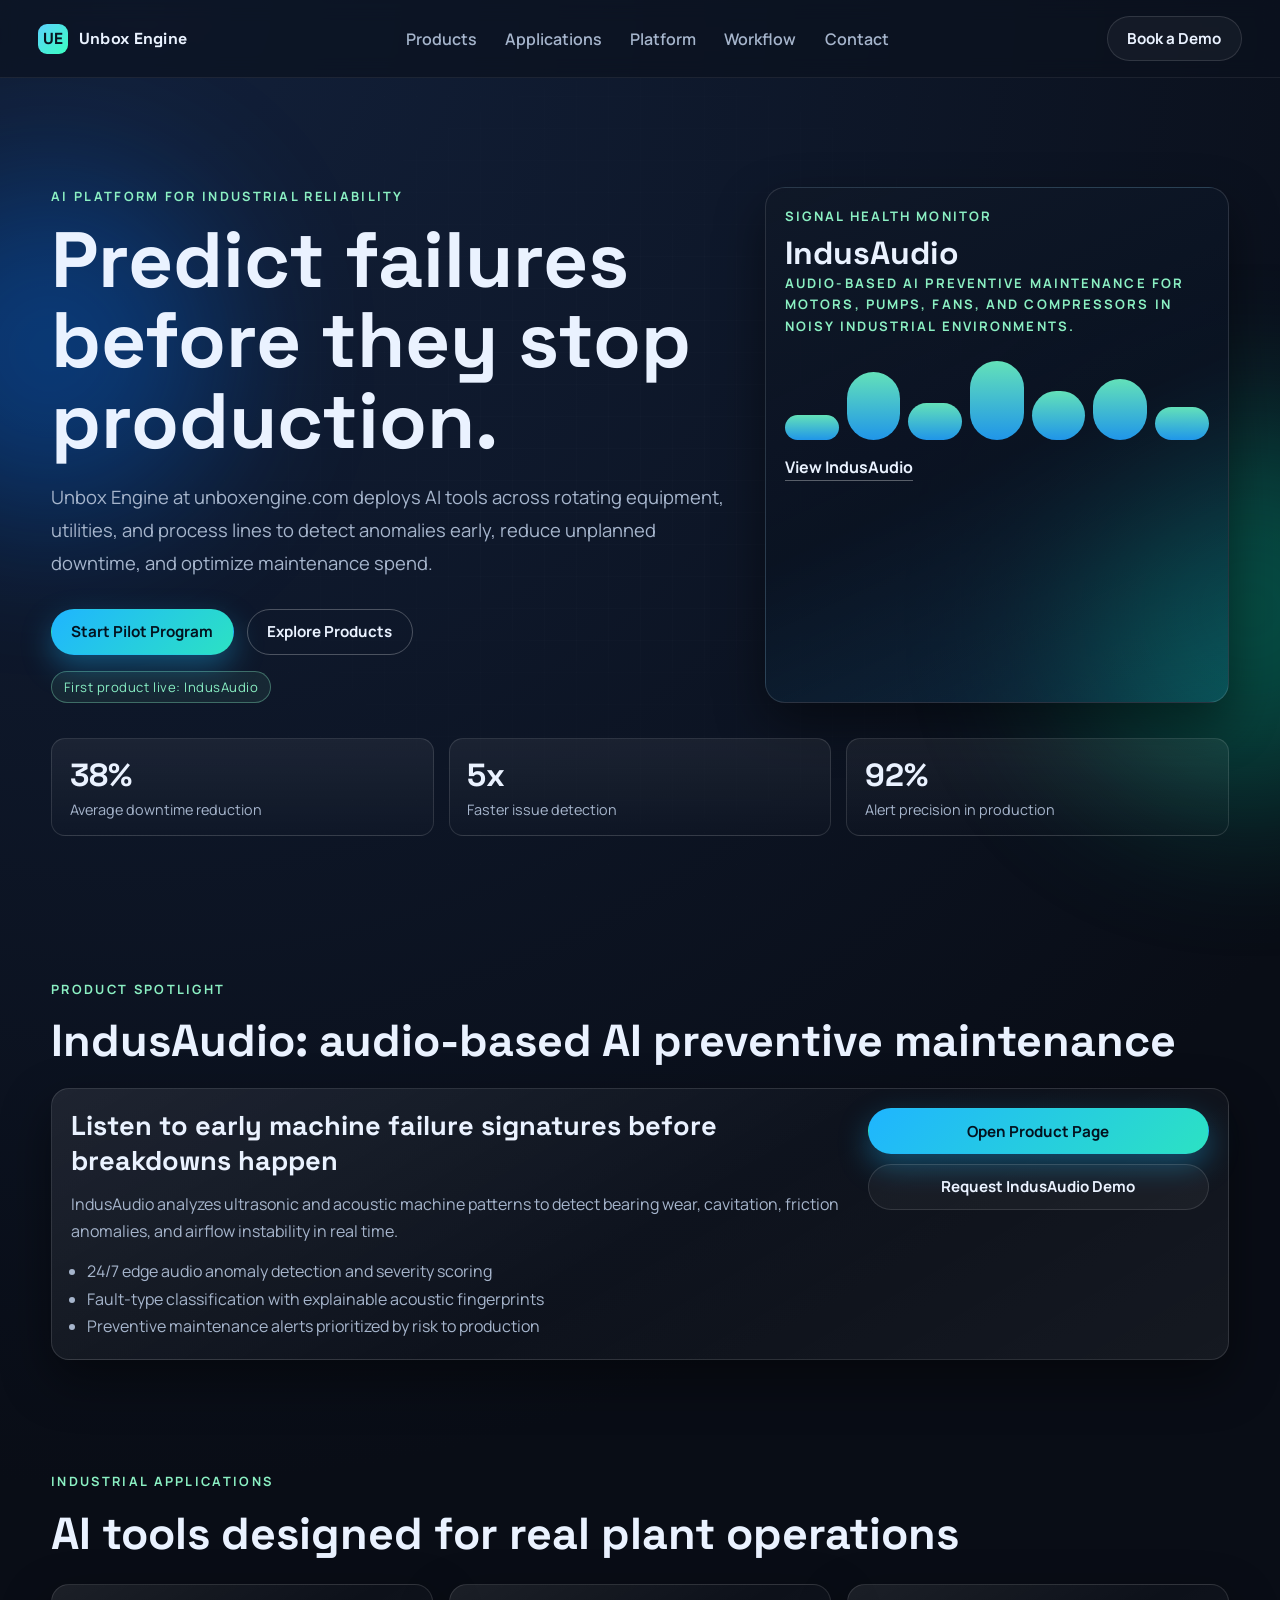
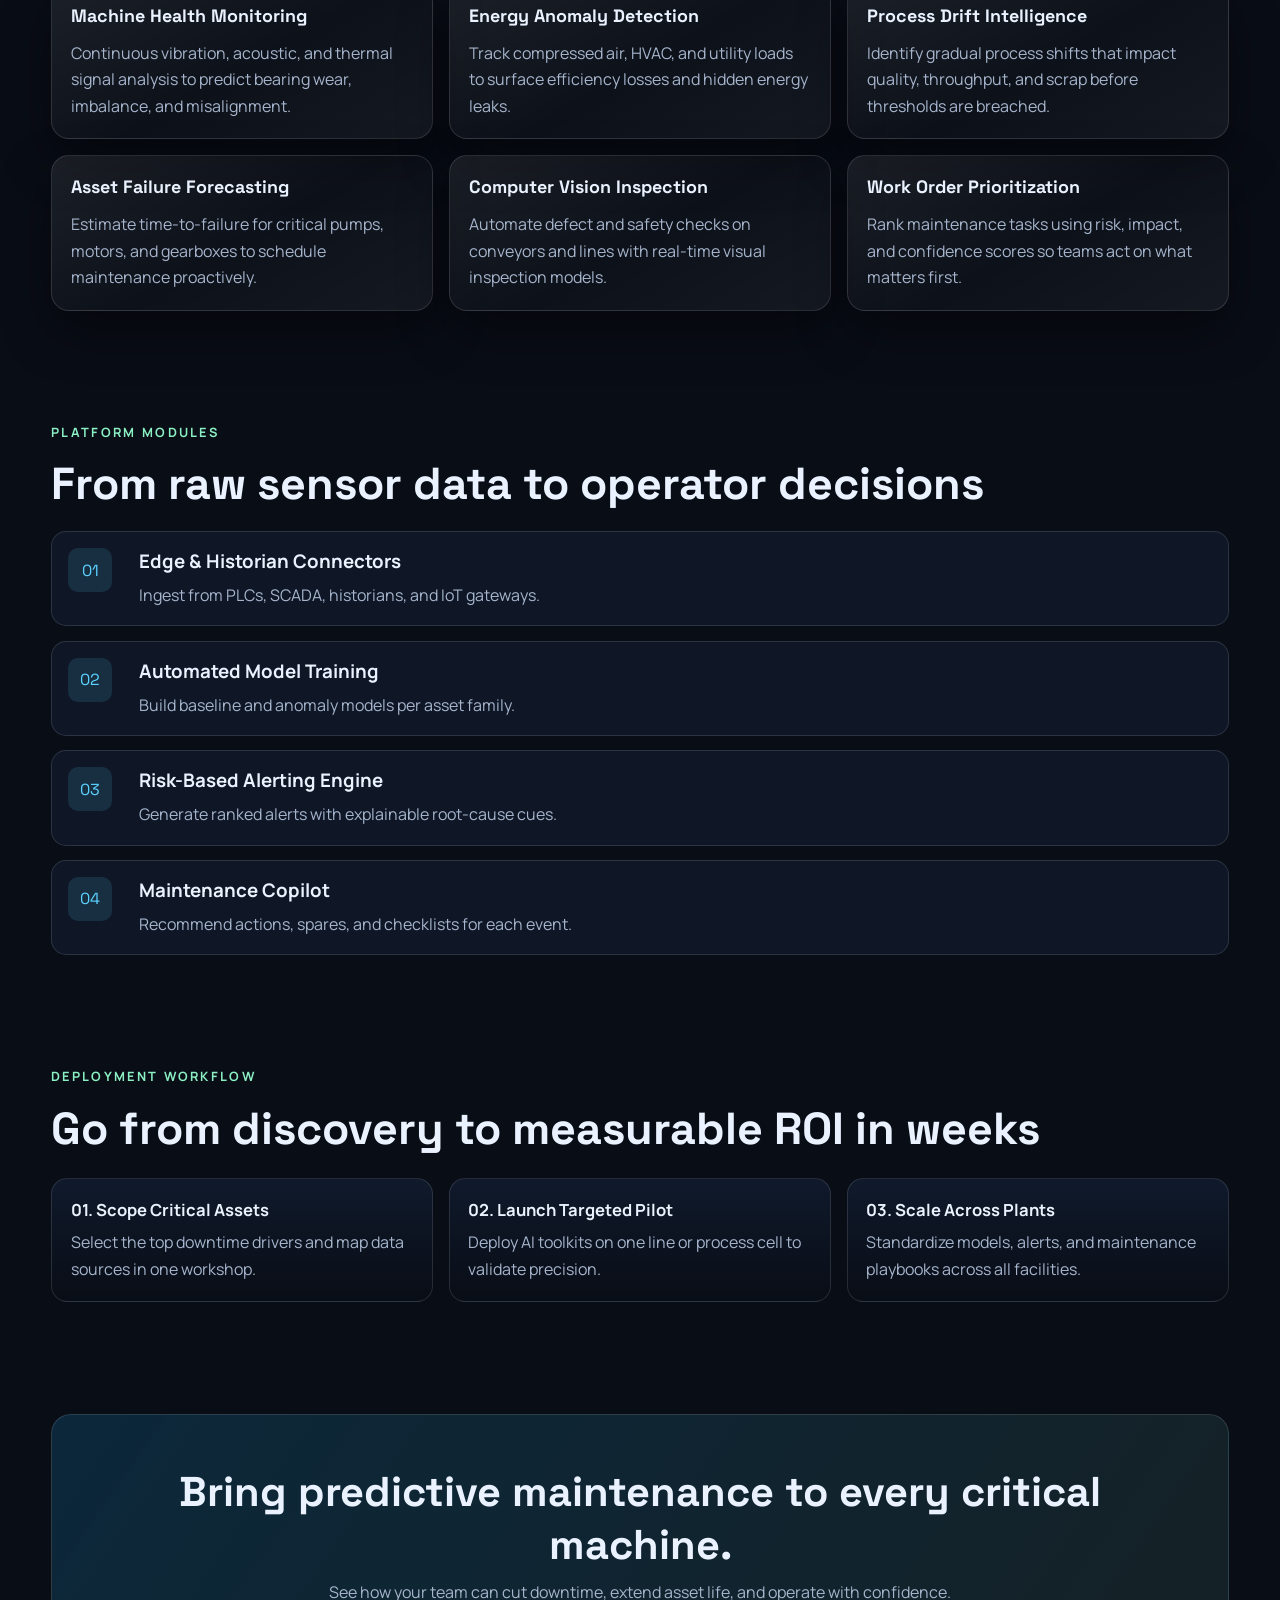
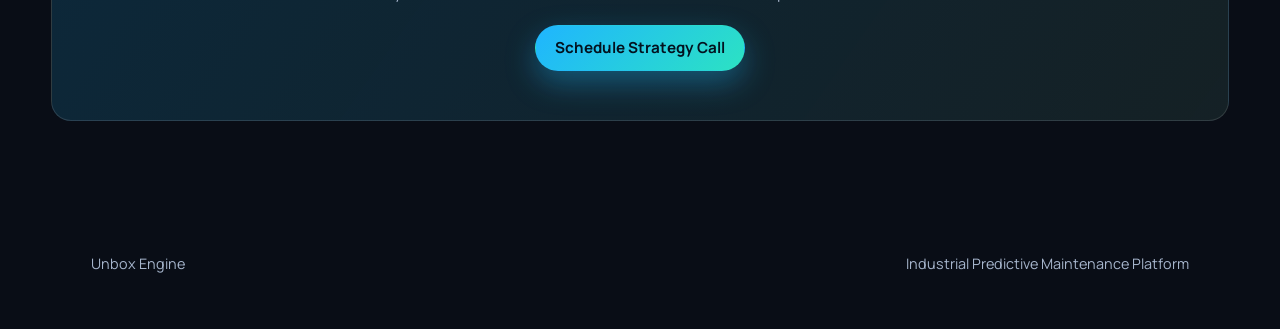
==== index.html @ 0aa3280f "Enhance site elegance and add IndusAudio product page" ====
<!DOCTYPE html>
<html lang="en">
  <head>
    <meta charset="UTF-8" />
    <meta name="viewport" content="width=device-width, initial-scale=1.0" />
    <title>Unbox Engine | Industrial Predictive Maintenance AI Tools</title>
    <meta
      name="description"
      content="Unbox Engine helps manufacturers prevent downtime with AI-powered predictive maintenance, anomaly detection, and operational intelligence."
    />
    <link rel="canonical" href="https://unboxengine.com/" />
    <meta
      property="og:title"
      content="Unbox Engine | Industrial Predictive Maintenance AI Tools"
    />
    <meta
      property="og:description"
      content="Unbox Engine helps manufacturers prevent downtime with AI-powered predictive maintenance, anomaly detection, and operational intelligence."
    />
    <meta property="og:type" content="website" />
    <meta property="og:url" content="https://unboxengine.com/" />
    <meta property="og:site_name" content="Unbox Engine" />
    <meta name="twitter:card" content="summary" />
    <meta
      name="twitter:title"
      content="Unbox Engine | Industrial Predictive Maintenance AI Tools"
    />
    <meta
      name="twitter:description"
      content="Unbox Engine helps manufacturers prevent downtime with AI-powered predictive maintenance, anomaly detection, and operational intelligence."
    />
    <link rel="preconnect" href="https://fonts.googleapis.com" />
    <link rel="preconnect" href="https://fonts.gstatic.com" crossorigin />
    <link
      href="https://fonts.googleapis.com/css2?family=Manrope:wght@400;500;600;700;800&family=Space+Grotesk:wght@500;700&display=swap"
      rel="stylesheet"
    />
    <link rel="stylesheet" href="styles.css" />
  </head>
  <body>
    <div class="grid-overlay"></div>
    <div class="ambient ambient-1"></div>
    <div class="ambient ambient-2"></div>
    <header class="site-header">
      <a class="brand" href="#top">
        <span class="brand-mark">UE</span>
        <span class="brand-name">Unbox Engine</span>
      </a>
      <nav>
        <a href="products.html">Products</a>
        <a href="#applications">Applications</a>
        <a href="#platform">Platform</a>
        <a href="#workflow">Workflow</a>
        <a href="#contact">Contact</a>
      </nav>
      <a class="btn btn-outline" href="#contact">Book a Demo</a>
    </header>

    <main id="top">
      <section class="hero reveal">
        <div class="hero-shell">
          <div>
            <p class="eyebrow">AI platform for industrial reliability</p>
            <h1>Predict failures before they stop production.</h1>
            <p class="hero-copy">
              Unbox Engine at unboxengine.com deploys AI tools across rotating
              equipment, utilities, and process lines to detect anomalies early,
              reduce unplanned downtime, and optimize maintenance spend.
            </p>
            <div class="hero-actions">
              <a class="btn btn-primary" href="#contact">Start Pilot Program</a>
              <a class="btn btn-ghost" href="products.html">Explore Products</a>
            </div>
            <div class="hero-chip">First product live: IndusAudio</div>
          </div>
          <aside class="hero-panel tilt-card">
            <p>Signal Health Monitor</p>
            <h3>IndusAudio</h3>
            <p class="hero-panel-copy">
              Audio-based AI preventive maintenance for motors, pumps, fans, and
              compressors in noisy industrial environments.
            </p>
            <div class="signal-grid" aria-hidden="true">
              <span class="signal-line"></span>
              <span class="signal-line"></span>
              <span class="signal-line"></span>
              <span class="signal-line"></span>
              <span class="signal-line"></span>
              <span class="signal-line"></span>
              <span class="signal-line"></span>
            </div>
            <a class="section-link" href="products.html">View IndusAudio</a>
          </aside>
        </div>
        <div class="hero-stats">
          <article>
            <h3>38%</h3>
            <p>Average downtime reduction</p>
          </article>
          <article>
            <h3>5x</h3>
            <p>Faster issue detection</p>
          </article>
          <article>
            <h3>92%</h3>
            <p>Alert precision in production</p>
          </article>
        </div>
      </section>

      <section id="products" class="section reveal">
        <div class="section-head">
          <p class="eyebrow">Product spotlight</p>
          <h2>IndusAudio: audio-based AI preventive maintenance</h2>
        </div>
        <article class="product-highlight glass-card tilt-card">
          <div>
            <h3>Listen to early machine failure signatures before breakdowns happen</h3>
            <p>
              IndusAudio analyzes ultrasonic and acoustic machine patterns to
              detect bearing wear, cavitation, friction anomalies, and airflow
              instability in real time.
            </p>
            <ul class="feature-list">
              <li>24/7 edge audio anomaly detection and severity scoring</li>
              <li>Fault-type classification with explainable acoustic fingerprints</li>
              <li>Preventive maintenance alerts prioritized by risk to production</li>
            </ul>
          </div>
          <div class="product-actions">
            <a class="btn btn-primary" href="products.html">Open Product Page</a>
            <a class="btn btn-outline" href="mailto:unboxengine@gmail.com">Request IndusAudio Demo</a>
          </div>
        </article>
      </section>

      <section id="applications" class="section reveal">
        <div class="section-head">
          <p class="eyebrow">Industrial applications</p>
          <h2>AI tools designed for real plant operations</h2>
        </div>
        <div class="card-grid">
          <article class="glass-card tilt-card">
            <h3>Machine Health Monitoring</h3>
            <p>
              Continuous vibration, acoustic, and thermal signal analysis to
              predict bearing wear, imbalance, and misalignment.
            </p>
          </article>
          <article class="glass-card tilt-card">
            <h3>Energy Anomaly Detection</h3>
            <p>
              Track compressed air, HVAC, and utility loads to surface
              efficiency losses and hidden energy leaks.
            </p>
          </article>
          <article class="glass-card tilt-card">
            <h3>Process Drift Intelligence</h3>
            <p>
              Identify gradual process shifts that impact quality, throughput,
              and scrap before thresholds are breached.
            </p>
          </article>
          <article class="glass-card tilt-card">
            <h3>Asset Failure Forecasting</h3>
            <p>
              Estimate time-to-failure for critical pumps, motors, and gearboxes
              to schedule maintenance proactively.
            </p>
          </article>
          <article class="glass-card tilt-card">
            <h3>Computer Vision Inspection</h3>
            <p>
              Automate defect and safety checks on conveyors and lines with
              real-time visual inspection models.
            </p>
          </article>
          <article class="glass-card tilt-card">
            <h3>Work Order Prioritization</h3>
            <p>
              Rank maintenance tasks using risk, impact, and confidence scores
              so teams act on what matters first.
            </p>
          </article>
        </div>
      </section>

      <section id="platform" class="section reveal">
        <div class="section-head">
          <p class="eyebrow">Platform modules</p>
          <h2>From raw sensor data to operator decisions</h2>
        </div>
        <div class="timeline">
          <article class="timeline-item">
            <span>01</span>
            <div>
              <h3>Edge & Historian Connectors</h3>
              <p>Ingest from PLCs, SCADA, historians, and IoT gateways.</p>
            </div>
          </article>
          <article class="timeline-item">
            <span>02</span>
            <div>
              <h3>Automated Model Training</h3>
              <p>Build baseline and anomaly models per asset family.</p>
            </div>
          </article>
          <article class="timeline-item">
            <span>03</span>
            <div>
              <h3>Risk-Based Alerting Engine</h3>
              <p>Generate ranked alerts with explainable root-cause cues.</p>
            </div>
          </article>
          <article class="timeline-item">
            <span>04</span>
            <div>
              <h3>Maintenance Copilot</h3>
              <p>Recommend actions, spares, and checklists for each event.</p>
            </div>
          </article>
        </div>
      </section>

      <section id="workflow" class="section reveal">
        <div class="section-head">
          <p class="eyebrow">Deployment workflow</p>
          <h2>Go from discovery to measurable ROI in weeks</h2>
        </div>
        <div class="steps">
          <article class="step">
            <h3>01. Scope Critical Assets</h3>
            <p>
              Select the top downtime drivers and map data sources in one
              workshop.
            </p>
          </article>
          <article class="step">
            <h3>02. Launch Targeted Pilot</h3>
            <p>
              Deploy AI toolkits on one line or process cell to validate
              precision.
            </p>
          </article>
          <article class="step">
            <h3>03. Scale Across Plants</h3>
            <p>
              Standardize models, alerts, and maintenance playbooks across all
              facilities.
            </p>
          </article>
        </div>
      </section>

      <section id="contact" class="section cta reveal">
        <h2>Bring predictive maintenance to every critical machine.</h2>
        <p>
          See how your team can cut downtime, extend asset life, and operate
          with confidence.
        </p>
        <a class="btn btn-primary" href="mailto:unboxengine@gmail.com">
          Schedule Strategy Call
        </a>
      </section>
    </main>

    <footer>
      <p>Unbox Engine</p>
      <p>Industrial Predictive Maintenance Platform</p>
    </footer>
    <script src="script.js"></script>
  </body>
</html>
---- styles.css ----
:root {
  --bg: #090d16;
  --bg-elev: #111a2b;
  --bg-soft: #15233a;
  --text: #eaf2ff;
  --muted: #a6b5cc;
  --brand: #5cd2ff;
  --brand-strong: #1fb5ff;
  --accent: #8bf0c3;
  --border: rgba(255, 255, 255, 0.12);
  --shadow: 0 20px 50px rgba(0, 0, 0, 0.45);
}

* {
  box-sizing: border-box;
}

html,
body {
  margin: 0;
  padding: 0;
}

html {
  scroll-behavior: smooth;
}

body {
  min-height: 100vh;
  font-family: "Manrope", sans-serif;
  background: radial-gradient(circle at 10% 0%, #12203a 0%, var(--bg) 40%),
    linear-gradient(180deg, #0b1220 0%, #090d16 100%);
  color: var(--text);
  overflow-x: hidden;
}

.grid-overlay {
  position: fixed;
  inset: 0;
  pointer-events: none;
  opacity: 0.3;
  background-image: linear-gradient(
      rgba(255, 255, 255, 0.04) 1px,
      transparent 1px
    ),
    linear-gradient(90deg, rgba(255, 255, 255, 0.04) 1px, transparent 1px);
  background-size: 32px 32px;
  mask-image: radial-gradient(circle at center, black 25%, transparent 90%);
}

.ambient {
  position: fixed;
  border-radius: 50%;
  filter: blur(80px);
  z-index: -1;
  opacity: 0.35;
}

.ambient-1 {
  width: 340px;
  height: 340px;
  left: -120px;
  top: 180px;
  background: #0076ff;
}

.ambient-2 {
  width: 380px;
  height: 380px;
  right: -160px;
  top: 420px;
  background: #00bd8f;
}

.site-header {
  position: sticky;
  top: 0;
  z-index: 30;
  padding: 1rem clamp(1rem, 3vw, 2.5rem);
  display: flex;
  align-items: center;
  justify-content: space-between;
  backdrop-filter: blur(10px);
  background: rgba(11, 17, 30, 0.65);
  border-bottom: 1px solid rgba(255, 255, 255, 0.07);
}

.brand {
  display: inline-flex;
  align-items: center;
  gap: 0.65rem;
  text-decoration: none;
  color: var(--text);
  font-weight: 700;
}

.brand-mark {
  width: 30px;
  height: 30px;
  display: inline-grid;
  place-items: center;
  border-radius: 9px;
  font-family: "Space Grotesk", sans-serif;
  background: linear-gradient(135deg, var(--brand) 0%, #39ffbf 100%);
  color: #091421;
}

.brand-name {
  font-family: "Space Grotesk", sans-serif;
  letter-spacing: 0.3px;
}

nav {
  display: flex;
  gap: clamp(0.8rem, 2.2vw, 1.8rem);
}

nav a {
  text-decoration: none;
  color: var(--muted);
  font-weight: 600;
  transition: color 220ms ease;
}

nav a:hover {
  color: var(--text);
}

main {
  padding: 1.2rem clamp(1rem, 4vw, 5rem) 4rem;
}

.hero,
.section {
  max-width: 1200px;
  margin: 0 auto;
}

.hero {
  padding: clamp(2rem, 7vw, 6rem) 0 2rem;
}

.hero-shell {
  display: grid;
  gap: 1.1rem;
  grid-template-columns: minmax(0, 1.2fr) minmax(0, 0.8fr);
  align-items: stretch;
}

.eyebrow {
  margin: 0 0 0.9rem;
  font-size: 0.8rem;
  text-transform: uppercase;
  letter-spacing: 0.18em;
  color: var(--accent);
  font-weight: 700;
}

h1,
h2,
h3 {
  margin: 0;
}

h1 {
  font-family: "Space Grotesk", sans-serif;
  font-size: clamp(2.1rem, 8vw, 4.9rem);
  line-height: 1.03;
  max-width: 920px;
}

.hero-copy {
  margin-top: 1.2rem;
  max-width: 720px;
  color: var(--muted);
  font-size: clamp(1rem, 2vw, 1.15rem);
  line-height: 1.8;
}

.hero-actions {
  margin-top: 1.8rem;
  display: flex;
  flex-wrap: wrap;
  gap: 0.85rem;
}

.hero-chip {
  margin-top: 1rem;
  display: inline-flex;
  border: 1px solid rgba(139, 240, 195, 0.35);
  border-radius: 999px;
  padding: 0.38rem 0.72rem;
  color: var(--accent);
  font-size: 0.82rem;
  letter-spacing: 0.04em;
  background: rgba(139, 240, 195, 0.08);
}

.btn {
  display: inline-flex;
  align-items: center;
  justify-content: center;
  border: 1px solid transparent;
  border-radius: 999px;
  padding: 0.7rem 1.2rem;
  font-size: 0.95rem;
  font-weight: 700;
  color: var(--text);
  background: transparent;
  text-decoration: none;
  white-space: nowrap;
  cursor: pointer;
  position: relative;
  overflow: hidden;
  transition: transform 220ms ease, box-shadow 240ms ease, border-color 220ms ease,
    background 220ms ease;
}

.btn::before {
  content: "";
  position: absolute;
  inset: 0;
  transform: translateX(-110%);
  background: linear-gradient(
    115deg,
    transparent 10%,
    rgba(255, 255, 255, 0.25) 45%,
    transparent 80%
  );
  transition: transform 550ms ease;
}

.btn:hover::before {
  transform: translateX(115%);
}

.btn:hover {
  transform: translateY(-2px);
}

.btn:active {
  transform: translateY(1px) scale(0.99);
}

.btn:focus-visible {
  outline: 2px solid var(--brand);
  outline-offset: 2px;
}

.btn-primary {
  background: linear-gradient(135deg, var(--brand-strong), #2ce2c3);
  color: #03121f;
  box-shadow: 0 12px 30px rgba(30, 187, 255, 0.35);
}

.btn-primary:hover {
  box-shadow: 0 18px 34px rgba(30, 187, 255, 0.45);
}

.btn-outline {
  border-color: var(--border);
  background: rgba(255, 255, 255, 0.04);
}

.btn-ghost {
  border-color: rgba(255, 255, 255, 0.26);
}

.hero-stats {
  margin-top: 2.2rem;
  display: grid;
  gap: 0.95rem;
  grid-template-columns: repeat(3, minmax(0, 1fr));
}

.hero-stats article {
  padding: 1rem 1.1rem;
  border: 1px solid var(--border);
  border-radius: 14px;
  background: linear-gradient(
    180deg,
    rgba(255, 255, 255, 0.06) 0%,
    rgba(255, 255, 255, 0.01) 100%
  );
}

.hero-stats h3 {
  font-family: "Space Grotesk", sans-serif;
  font-size: clamp(1.4rem, 3vw, 2rem);
}

.hero-stats p {
  margin: 0.3rem 0 0;
  color: var(--muted);
  font-size: 0.9rem;
}

.hero-panel {
  border: 1px solid var(--border);
  border-radius: 20px;
  padding: 1.2rem;
  background: linear-gradient(
    155deg,
    rgba(16, 24, 40, 0.96) 0%,
    rgba(10, 19, 34, 0.9) 52%,
    rgba(31, 181, 255, 0.14) 100%
  );
  box-shadow: var(--shadow);
}

.hero-panel > p {
  margin: 0;
  color: var(--accent);
  font-size: 0.82rem;
  text-transform: uppercase;
  letter-spacing: 0.16em;
  font-weight: 700;
}

.hero-panel h3 {
  margin-top: 0.45rem;
  font-family: "Space Grotesk", sans-serif;
  font-size: clamp(1.45rem, 2.5vw, 2rem);
}

.hero-panel-copy {
  margin-top: 0.55rem;
  color: var(--muted);
  line-height: 1.65;
}

.signal-grid {
  margin-top: 1rem;
  height: 86px;
  display: flex;
  gap: 8px;
  align-items: end;
}

.signal-line {
  flex: 1;
  border-radius: 999px;
  background: linear-gradient(180deg, #6df8ca 0%, #22a4ff 100%);
  opacity: 0.9;
  animation: signalPulse 1.8s ease-in-out infinite;
}

.signal-line:nth-child(1) {
  height: 28%;
  animation-delay: 0.15s;
}

.signal-line:nth-child(2) {
  height: 78%;
  animation-delay: 0.3s;
}

.signal-line:nth-child(3) {
  height: 42%;
  animation-delay: 0.45s;
}

.signal-line:nth-child(4) {
  height: 91%;
  animation-delay: 0.6s;
}

.signal-line:nth-child(5) {
  height: 56%;
  animation-delay: 0.75s;
}

.signal-line:nth-child(6) {
  height: 70%;
  animation-delay: 0.9s;
}

.signal-line:nth-child(7) {
  height: 38%;
  animation-delay: 1.05s;
}

.section-link {
  margin-top: 1rem;
  display: inline-flex;
  text-decoration: none;
  color: var(--text);
  font-weight: 700;
  border-bottom: 1px solid rgba(255, 255, 255, 0.32);
  padding-bottom: 0.18rem;
}

.section {
  margin-top: clamp(2rem, 9vw, 7rem);
}

.section-head h2 {
  margin-top: 0.4rem;
  font-family: "Space Grotesk", sans-serif;
  font-size: clamp(1.6rem, 4.2vw, 2.8rem);
}

.card-grid {
  margin-top: 1.4rem;
  display: grid;
  gap: 1rem;
  grid-template-columns: repeat(3, minmax(0, 1fr));
}

.glass-card {
  padding: 1.2rem;
  border: 1px solid var(--border);
  border-radius: 18px;
  background: linear-gradient(
    150deg,
    rgba(255, 255, 255, 0.08) 0%,
    rgba(255, 255, 255, 0.02) 52%,
    rgba(255, 255, 255, 0.05) 100%
  );
  box-shadow: var(--shadow);
  transition: transform 300ms ease, border-color 280ms ease;
  transform-style: preserve-3d;
}

.glass-card:hover {
  border-color: rgba(92, 210, 255, 0.55);
}

.glass-card h3 {
  font-family: "Space Grotesk", sans-serif;
  font-size: 1.12rem;
}

.glass-card p {
  margin: 0.8rem 0 0;
  color: var(--muted);
  line-height: 1.65;
}

.product-highlight {
  margin-top: 1.2rem;
  display: grid;
  gap: 1.1rem;
  grid-template-columns: minmax(0, 1.6fr) minmax(0, 0.7fr);
  align-items: start;
}

.product-highlight h3 {
  font-size: clamp(1.25rem, 2.4vw, 1.7rem);
}

.feature-list {
  margin: 0.9rem 0 0;
  padding-left: 1rem;
  color: var(--muted);
  line-height: 1.7;
}

.product-actions {
  display: grid;
  gap: 0.65rem;
}

.product-actions .btn {
  width: 100%;
}

.timeline {
  margin-top: 1.2rem;
  display: grid;
  gap: 0.9rem;
}

.timeline-item {
  display: grid;
  grid-template-columns: 56px 1fr;
  gap: 0.9rem;
  align-items: start;
  border: 1px solid var(--border);
  border-radius: 15px;
  padding: 1rem;
  background: rgba(17, 26, 43, 0.85);
}

.timeline-item span {
  width: 44px;
  height: 44px;
  display: grid;
  place-items: center;
  font-family: "Space Grotesk", sans-serif;
  border-radius: 10px;
  color: var(--brand);
  background: rgba(92, 210, 255, 0.12);
}

.timeline-item p,
.step p,
.cta p {
  margin: 0.5rem 0 0;
  color: var(--muted);
  line-height: 1.7;
}

.steps {
  margin-top: 1.35rem;
  display: grid;
  gap: 1rem;
  grid-template-columns: repeat(3, minmax(0, 1fr));
}

.step {
  border: 1px solid var(--border);
  border-radius: 16px;
  padding: 1.15rem;
  background: linear-gradient(180deg, rgba(16, 27, 45, 0.95), rgba(9, 13, 22, 1));
}

.step h3 {
  font-size: 1.04rem;
}

.cta {
  text-align: center;
  border: 1px solid var(--border);
  border-radius: 20px;
  padding: clamp(1.5rem, 5vw, 3.1rem);
  background: linear-gradient(
    125deg,
    rgba(31, 181, 255, 0.16) 0%,
    rgba(139, 240, 195, 0.09) 100%
  );
}

.cta h2 {
  font-family: "Space Grotesk", sans-serif;
  font-size: clamp(1.5rem, 4.2vw, 2.6rem);
}

.cta .btn {
  margin-top: 1.2rem;
}

footer {
  max-width: 1200px;
  margin: 3.4rem auto 2.6rem;
  padding: 0 clamp(1rem, 4vw, 5rem);
  display: flex;
  justify-content: space-between;
  gap: 1rem;
  color: var(--muted);
  font-size: 0.9rem;
}

.reveal {
  opacity: 0;
  transform: translateY(24px);
  transition: opacity 720ms cubic-bezier(0.17, 0.84, 0.44, 1),
    transform 720ms cubic-bezier(0.17, 0.84, 0.44, 1);
}

.reveal.visible {
  opacity: 1;
  transform: translateY(0);
}

@keyframes signalPulse {
  0%,
  100% {
    transform: scaleY(0.9);
    opacity: 0.82;
  }
  50% {
    transform: scaleY(1.05);
    opacity: 1;
  }
}

@media (max-width: 980px) {
  nav {
    display: none;
  }

  .hero-shell {
    grid-template-columns: 1fr;
  }

  .hero-panel {
    max-width: 640px;
  }

  .card-grid {
    grid-template-columns: repeat(2, minmax(0, 1fr));
  }

  .product-highlight {
    grid-template-columns: 1fr;
  }

  .steps {
    grid-template-columns: repeat(2, minmax(0, 1fr));
  }

  .hero-stats {
    grid-template-columns: 1fr;
  }
}

@media (max-width: 720px) {
  .site-header {
    gap: 0.65rem;
  }

  .brand-name {
    display: none;
  }

  .site-header .btn {
    padding: 0.58rem 0.92rem;
    font-size: 0.86rem;
  }

  .card-grid,
  .steps {
    grid-template-columns: 1fr;
  }

  footer {
    flex-direction: column;
  }
}

@media (prefers-reduced-motion: reduce) {
  html {
    scroll-behavior: auto;
  }

  .reveal,
  .btn,
  .glass-card,
  .signal-line {
    transition: none;
    animation: none;
  }
}
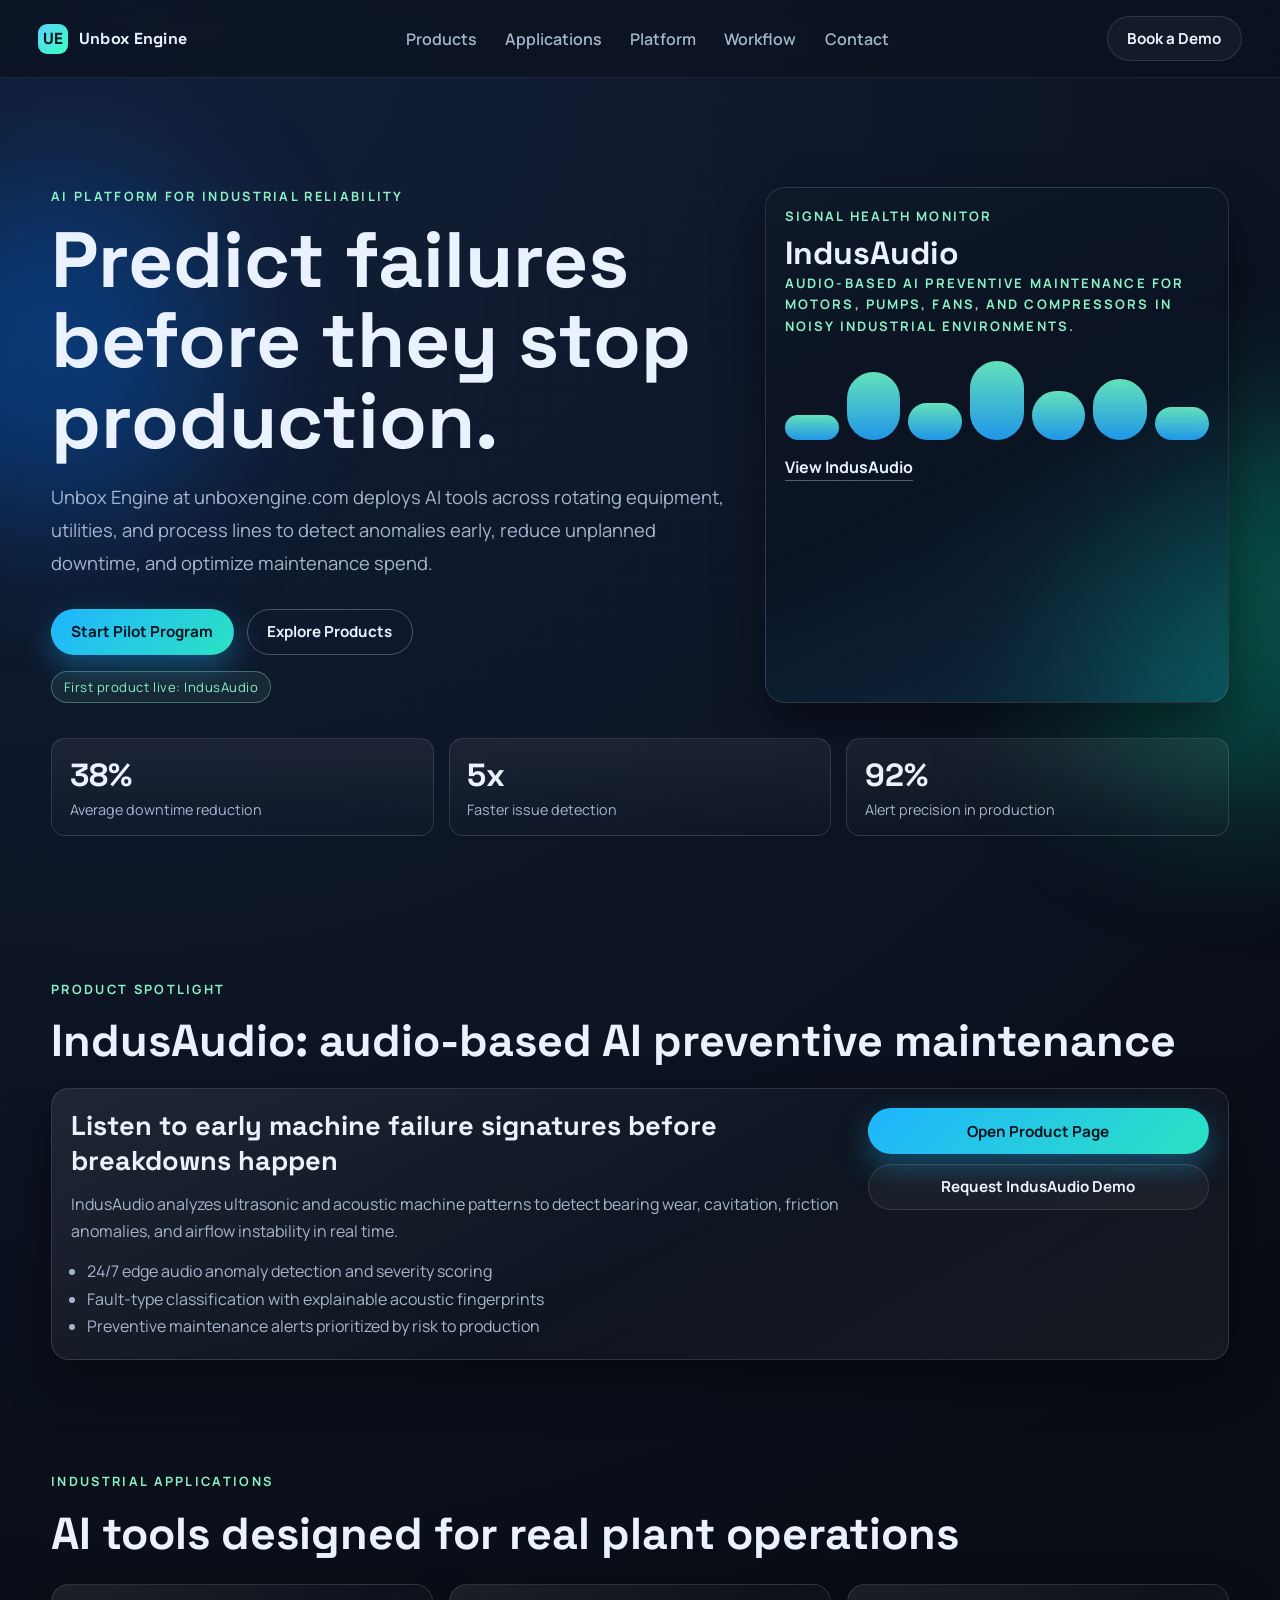
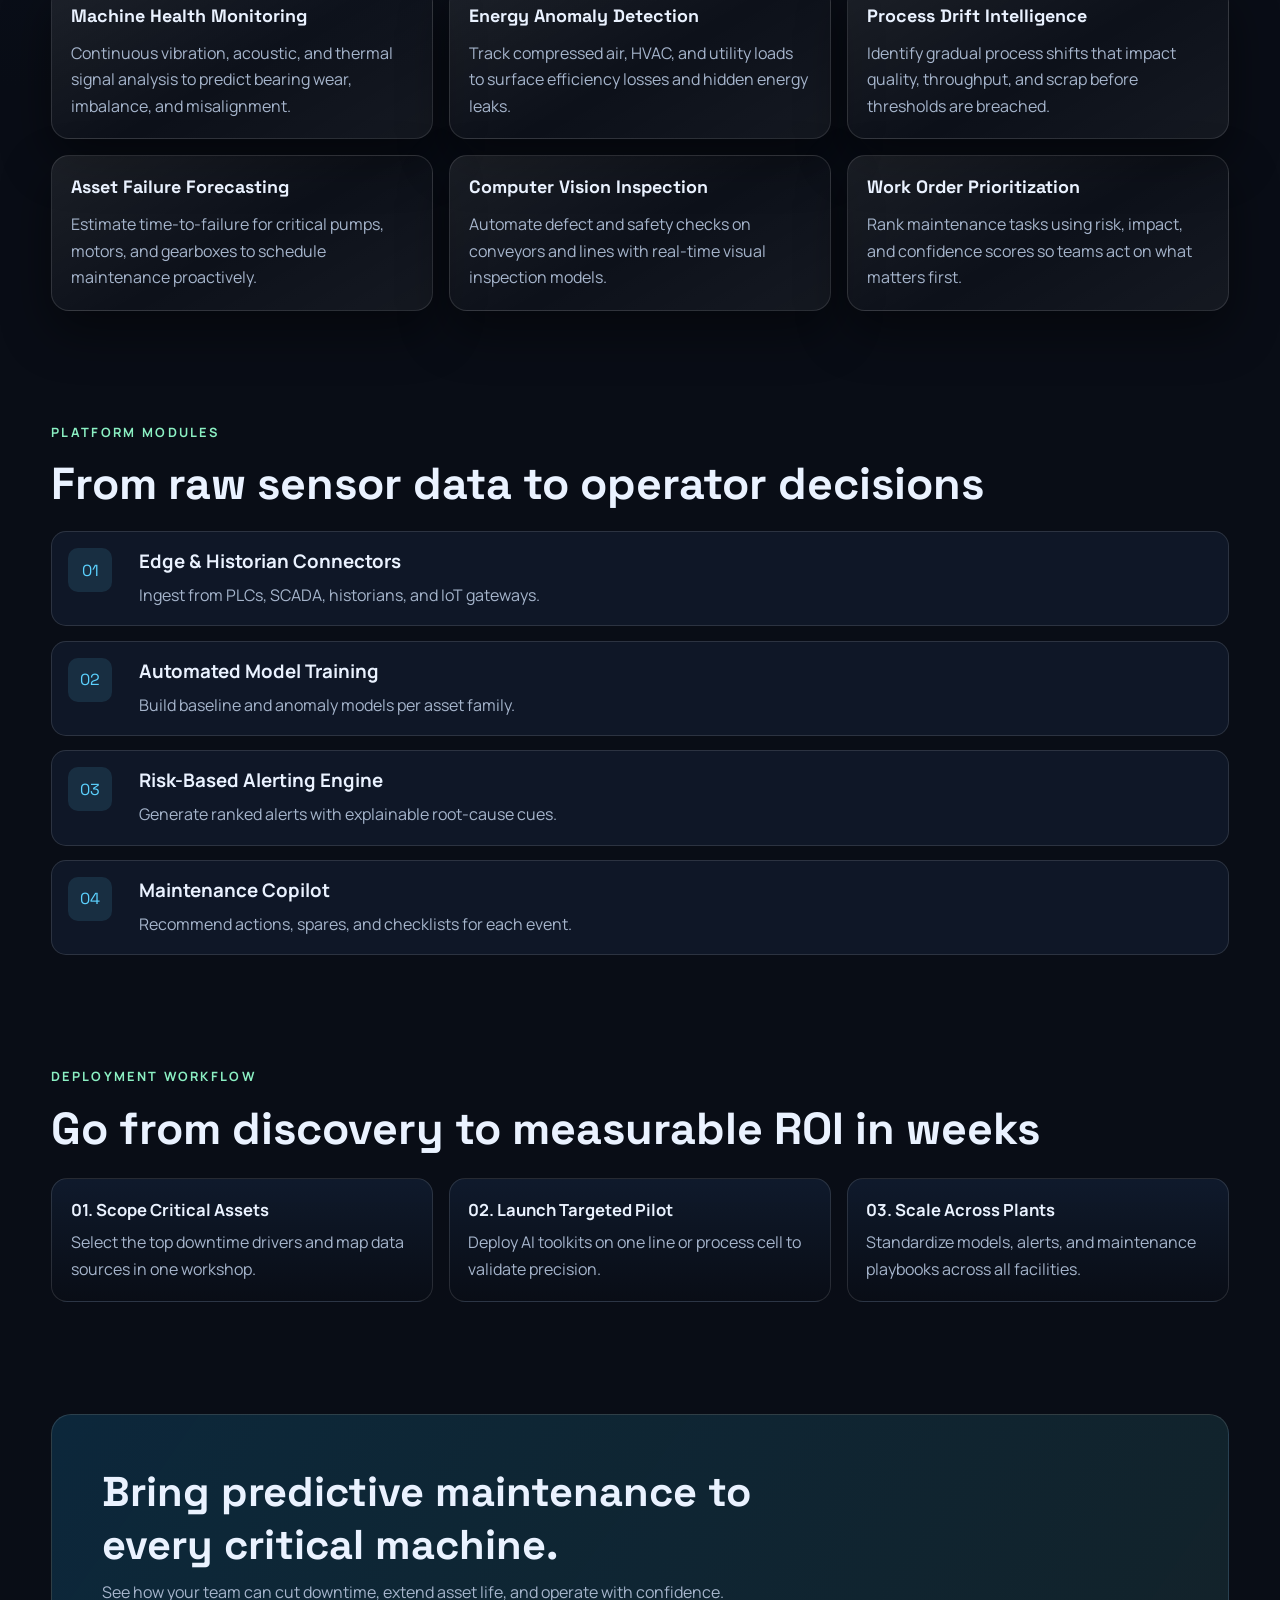
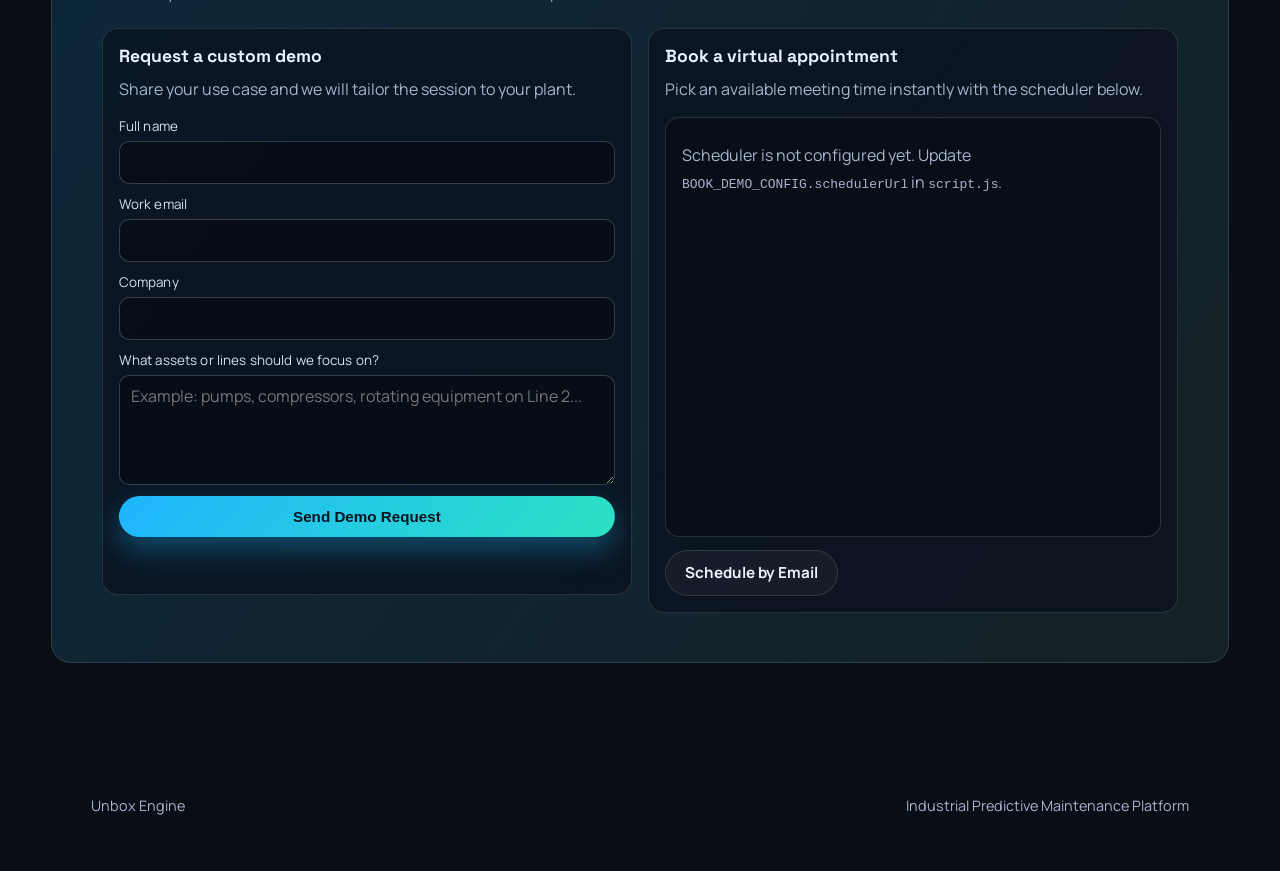
==== commit 5ae92dc8: "Add demo contact form and virtual scheduler sections" ====
--- a/index.html
+++ b/index.html
@@ -1,6 +1,15 @@
 <!DOCTYPE html>
 <html lang="en">
   <head>
+    <!-- Google tag (gtag.js) -->
+    <script async src="https://www.googletagmanager.com/gtag/js?id=G-MWQ23VYKKM"></script>
+    <script>
+      window.dataLayer = window.dataLayer || [];
+      function gtag(){dataLayer.push(arguments);}
+      gtag('js', new Date());
+
+      gtag('config', 'G-MWQ23VYKKM');
+    </script>
     <meta charset="UTF-8" />
     <meta name="viewport" content="width=device-width, initial-scale=1.0" />
     <title>Unbox Engine | Industrial Predictive Maintenance AI Tools</title>
@@ -252,15 +261,67 @@
         </div>
       </section>
 
-      <section id="contact" class="section cta reveal">
-        <h2>Bring predictive maintenance to every critical machine.</h2>
-        <p>
-          See how your team can cut downtime, extend asset life, and operate
-          with confidence.
-        </p>
-        <a class="btn btn-primary" href="mailto:unboxengine@gmail.com">
-          Schedule Strategy Call
-        </a>
+      <section id="contact" class="section cta demo-cta reveal">
+        <div class="demo-cta-copy">
+          <h2>Bring predictive maintenance to every critical machine.</h2>
+          <p>
+            See how your team can cut downtime, extend asset life, and operate
+            with confidence.
+          </p>
+        </div>
+        <div class="demo-grid">
+          <article class="demo-card">
+            <h3>Request a custom demo</h3>
+            <p>Share your use case and we will tailor the session to your plant.</p>
+            <form class="demo-form" data-demo-form method="POST">
+              <div class="form-row">
+                <label for="demo-name">Full name</label>
+                <input id="demo-name" name="name" type="text" autocomplete="name" required />
+              </div>
+              <div class="form-row">
+                <label for="demo-email">Work email</label>
+                <input id="demo-email" name="email" type="email" autocomplete="email" required />
+              </div>
+              <div class="form-row">
+                <label for="demo-company">Company</label>
+                <input id="demo-company" name="company" type="text" autocomplete="organization" required />
+              </div>
+              <div class="form-row">
+                <label for="demo-message">What assets or lines should we focus on?</label>
+                <textarea
+                  id="demo-message"
+                  name="message"
+                  rows="4"
+                  placeholder="Example: pumps, compressors, rotating equipment on Line 2..."
+                  required
+                ></textarea>
+              </div>
+              <input type="hidden" name="_subject" value="New Unbox Engine demo request" />
+              <button class="btn btn-primary" type="submit">Send Demo Request</button>
+              <p class="form-status" data-form-status role="status" aria-live="polite"></p>
+            </form>
+          </article>
+          <article class="demo-card">
+            <h3>Book a virtual appointment</h3>
+            <p>Pick an available meeting time instantly with the scheduler below.</p>
+            <div class="scheduler-shell" data-scheduler-shell>
+              <iframe
+                data-scheduler-frame
+                title="Unbox Engine virtual demo scheduler"
+                loading="lazy"
+                referrerpolicy="no-referrer-when-downgrade"
+              ></iframe>
+              <p class="scheduler-fallback" data-scheduler-fallback>
+                Scheduler is not configured yet. Update
+                <code>BOOK_DEMO_CONFIG.schedulerUrl</code> in
+                <code>script.js</code>.
+              </p>
+            </div>
+            <a class="btn btn-outline scheduler-link" data-scheduler-link href="mailto:unboxengine@gmail.com">
+              Schedule by Email
+            </a>
+          </article>
+        </div>
       </section>
     </main>
 
--- a/styles.css
+++ b/styles.css
@@ -138,6 +138,43 @@
 
 .hero {
   padding: clamp(2rem, 7vw, 6rem) 0 2rem;
+}
+
+.hero-product {
+  position: relative;
+  overflow: hidden;
+  border: 1px solid var(--border);
+  border-radius: 24px;
+  padding: clamp(1.5rem, 4vw, 3rem);
+  min-height: clamp(460px, 62vh, 720px);
+  isolation: isolate;
+}
+
+.hero-product .hero-shell {
+  position: relative;
+  z-index: 2;
+}
+
+.hero-product-media {
+  position: absolute;
+  inset: -5%;
+  background-image: url("assets/indusaudio-product.png");
+  background-size: cover;
+  background-position: center;
+  transform: translate3d(0, 0, 0) scale(1.05);
+}
+
+.hero-product-overlay {
+  position: absolute;
+  inset: 0;
+  z-index: 1;
+  background: linear-gradient(
+      115deg,
+      rgba(9, 13, 22, 0.9) 0%,
+      rgba(9, 13, 22, 0.62) 45%,
+      rgba(9, 13, 22, 0.82) 100%
+    ),
+    radial-gradient(circle at 75% 40%, rgba(31, 181, 255, 0.2), transparent 58%);
 }
 
 .hero-shell {
@@ -390,6 +427,11 @@
   padding-bottom: 0.18rem;
 }
 
+.scroll-float-inner {
+  will-change: transform;
+  transition: transform 260ms ease;
+}
+
 .section {
   margin-top: clamp(2rem, 9vw, 7rem);
 }
@@ -540,6 +582,135 @@
   margin-top: 1.2rem;
 }
 
+.demo-cta {
+  text-align: left;
+}
+
+.demo-cta-copy {
+  max-width: 760px;
+}
+
+.demo-grid {
+  margin-top: 1.4rem;
+  display: grid;
+  gap: 1rem;
+  grid-template-columns: repeat(2, minmax(0, 1fr));
+  align-items: start;
+}
+
+.demo-card {
+  border: 1px solid var(--border);
+  border-radius: 16px;
+  padding: 1rem;
+  background: rgba(10, 16, 28, 0.68);
+}
+
+.demo-card h3 {
+  font-family: "Space Grotesk", sans-serif;
+  font-size: 1.1rem;
+}
+
+.demo-card p {
+  margin-top: 0.52rem;
+}
+
+.demo-form {
+  margin-top: 0.9rem;
+  display: grid;
+  gap: 0.72rem;
+}
+
+.form-row {
+  display: grid;
+  gap: 0.33rem;
+}
+
+.form-row label {
+  font-size: 0.84rem;
+  color: #d5e0f0;
+  letter-spacing: 0.01em;
+}
+
+.form-row input,
+.form-row textarea {
+  width: 100%;
+  border: 1px solid rgba(255, 255, 255, 0.2);
+  border-radius: 10px;
+  background: rgba(6, 10, 18, 0.62);
+  color: var(--text);
+  padding: 0.6rem 0.7rem;
+  font: inherit;
+}
+
+.form-row textarea {
+  resize: vertical;
+  min-height: 110px;
+}
+
+.form-row input:focus-visible,
+.form-row textarea:focus-visible {
+  outline: 2px solid rgba(92, 210, 255, 0.65);
+  outline-offset: 1px;
+}
+
+.demo-form .btn {
+  margin-top: 0.2rem;
+}
+
+.demo-card .btn {
+  margin-top: 0;
+}
+
+.form-status {
+  min-height: 1.3rem;
+  margin: 0;
+  font-size: 0.86rem;
+  color: var(--muted);
+}
+
+.form-status[data-state="success"] {
+  color: var(--accent);
+}
+
+.form-status[data-state="error"] {
+  color: #ffadad;
+}
+
+.scheduler-shell {
+  margin-top: 0.85rem;
+  border: 1px solid rgba(255, 255, 255, 0.14);
+  border-radius: 14px;
+  overflow: hidden;
+  min-height: 420px;
+  background: rgba(8, 12, 20, 0.64);
+}
+
+.scheduler-shell iframe {
+  width: 100%;
+  height: 420px;
+  border: 0;
+  display: none;
+}
+
+.scheduler-shell.is-ready iframe {
+  display: block;
+}
+
+.scheduler-fallback {
+  margin: 0;
+  padding: 1rem;
+  color: var(--muted);
+  line-height: 1.65;
+}
+
+.scheduler-shell.is-ready .scheduler-fallback {
+  display: none;
+}
+
+.demo-card .scheduler-link {
+  margin-top: 0.85rem;
+}
+
 footer {
   max-width: 1200px;
   margin: 3.4rem auto 2.6rem;
@@ -596,6 +767,10 @@
     grid-template-columns: 1fr;
   }
 
+  .demo-grid {
+    grid-template-columns: 1fr;
+  }
+
   .steps {
     grid-template-columns: repeat(2, minmax(0, 1fr));
   }
@@ -624,6 +799,12 @@
     grid-template-columns: 1fr;
   }
 
+  .scheduler-shell,
+  .scheduler-shell iframe {
+    min-height: 360px;
+    height: 360px;
+  }
+
   footer {
     flex-direction: column;
   }
@@ -637,7 +818,8 @@
   .reveal,
   .btn,
   .glass-card,
-  .signal-line {
+  .signal-line,
+  .scroll-float-inner {
     transition: none;
     animation: none;
   }
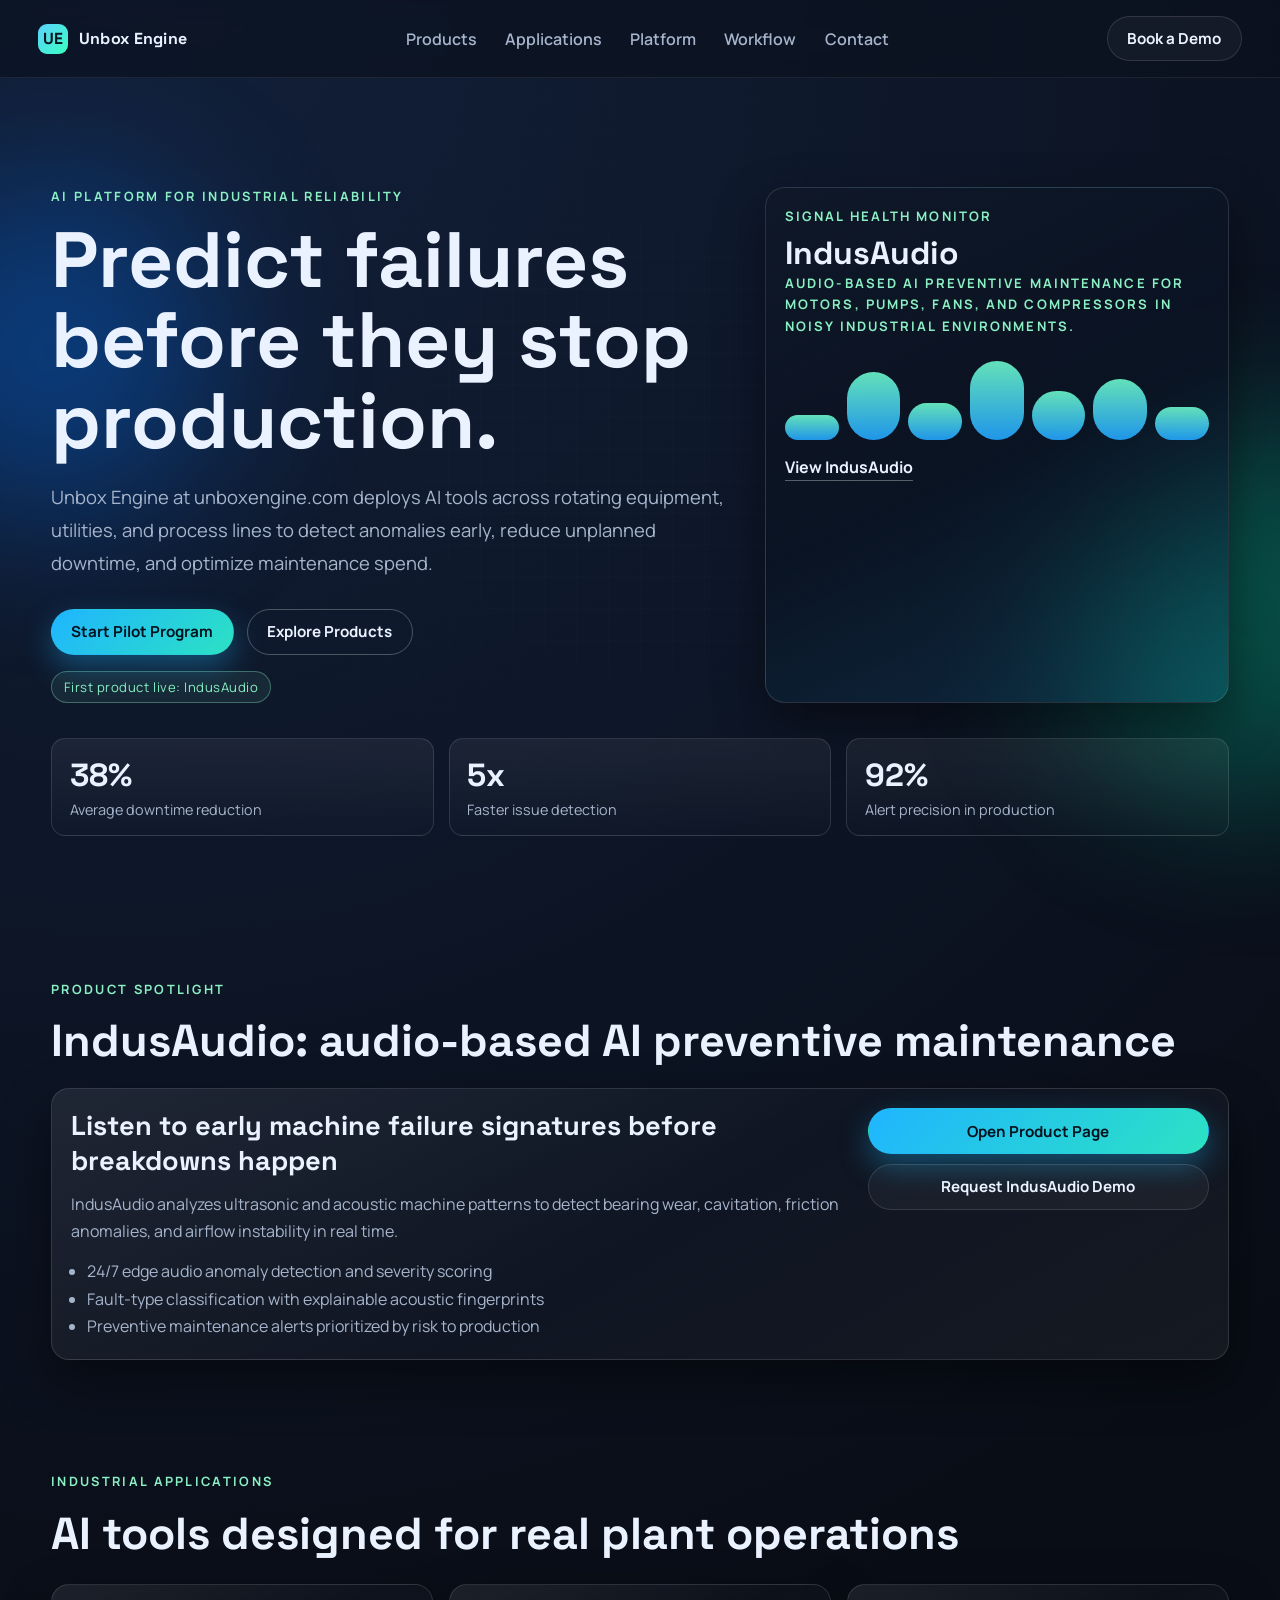
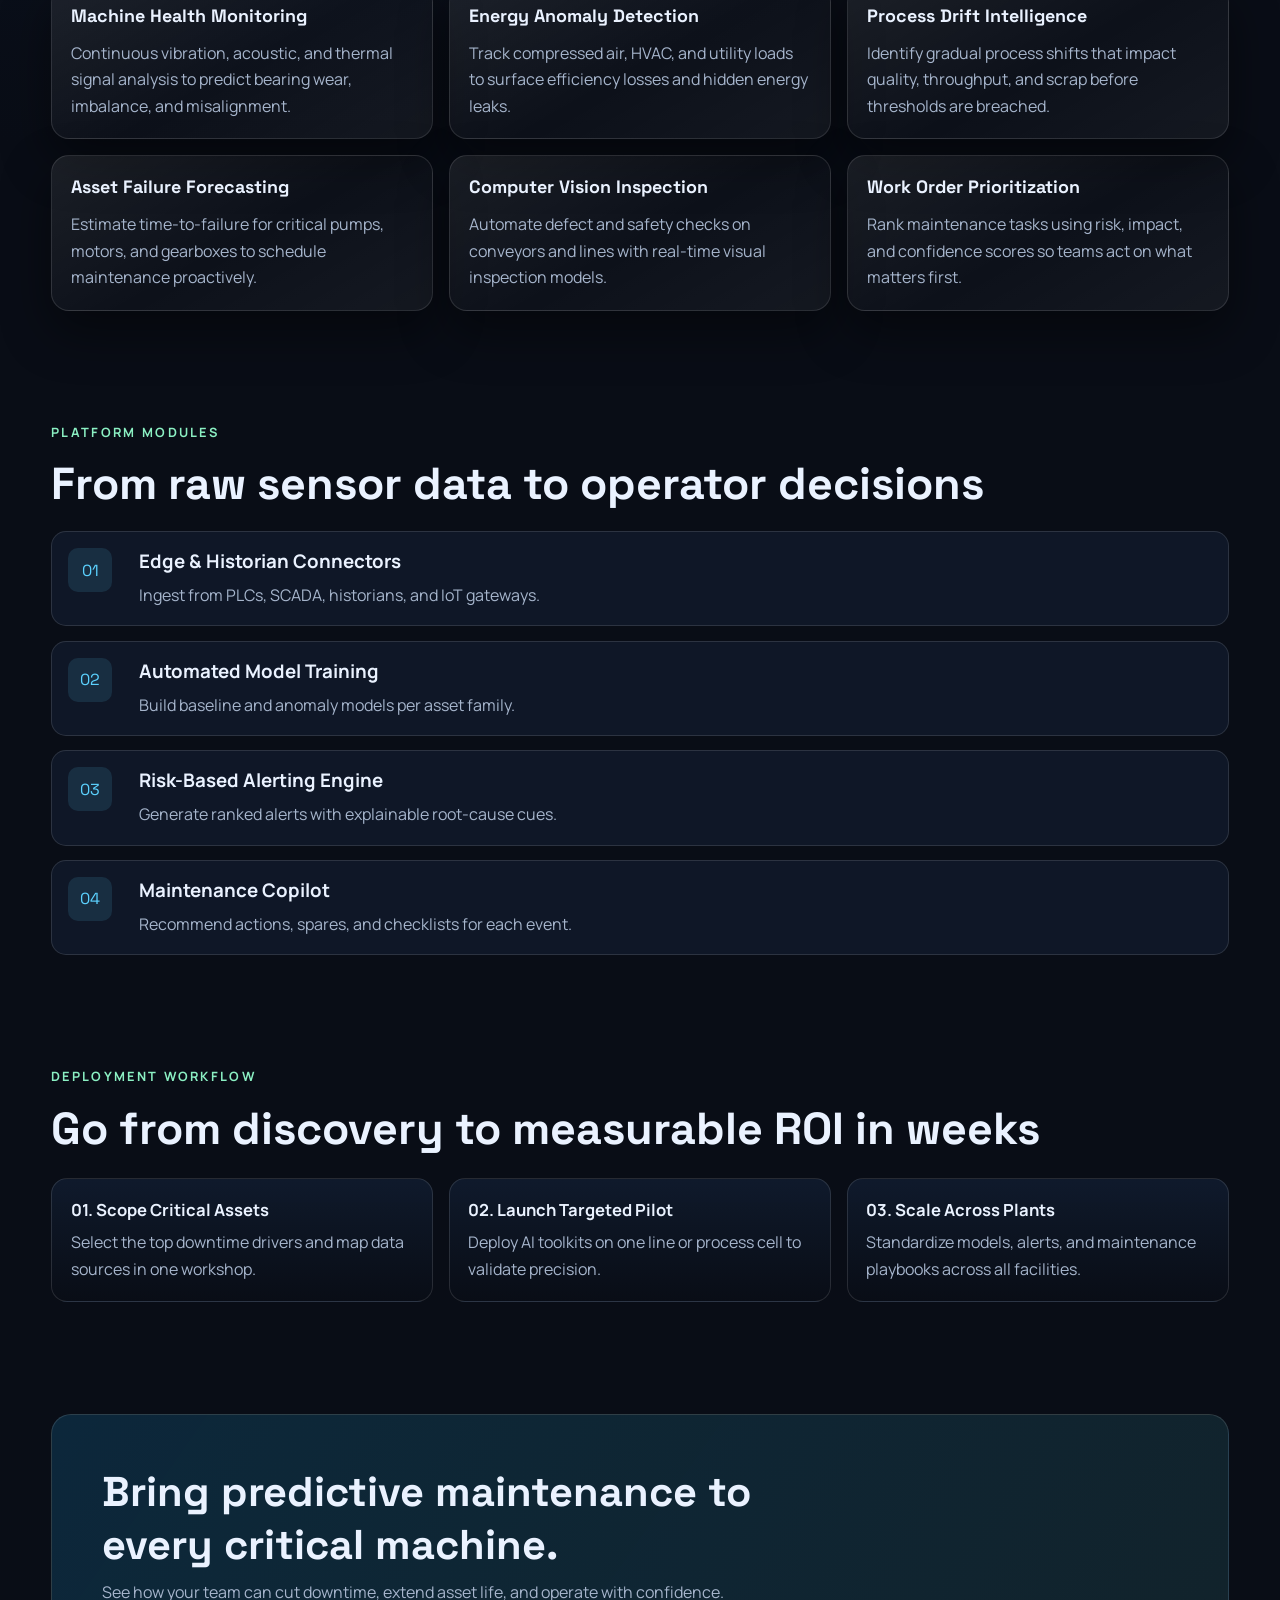
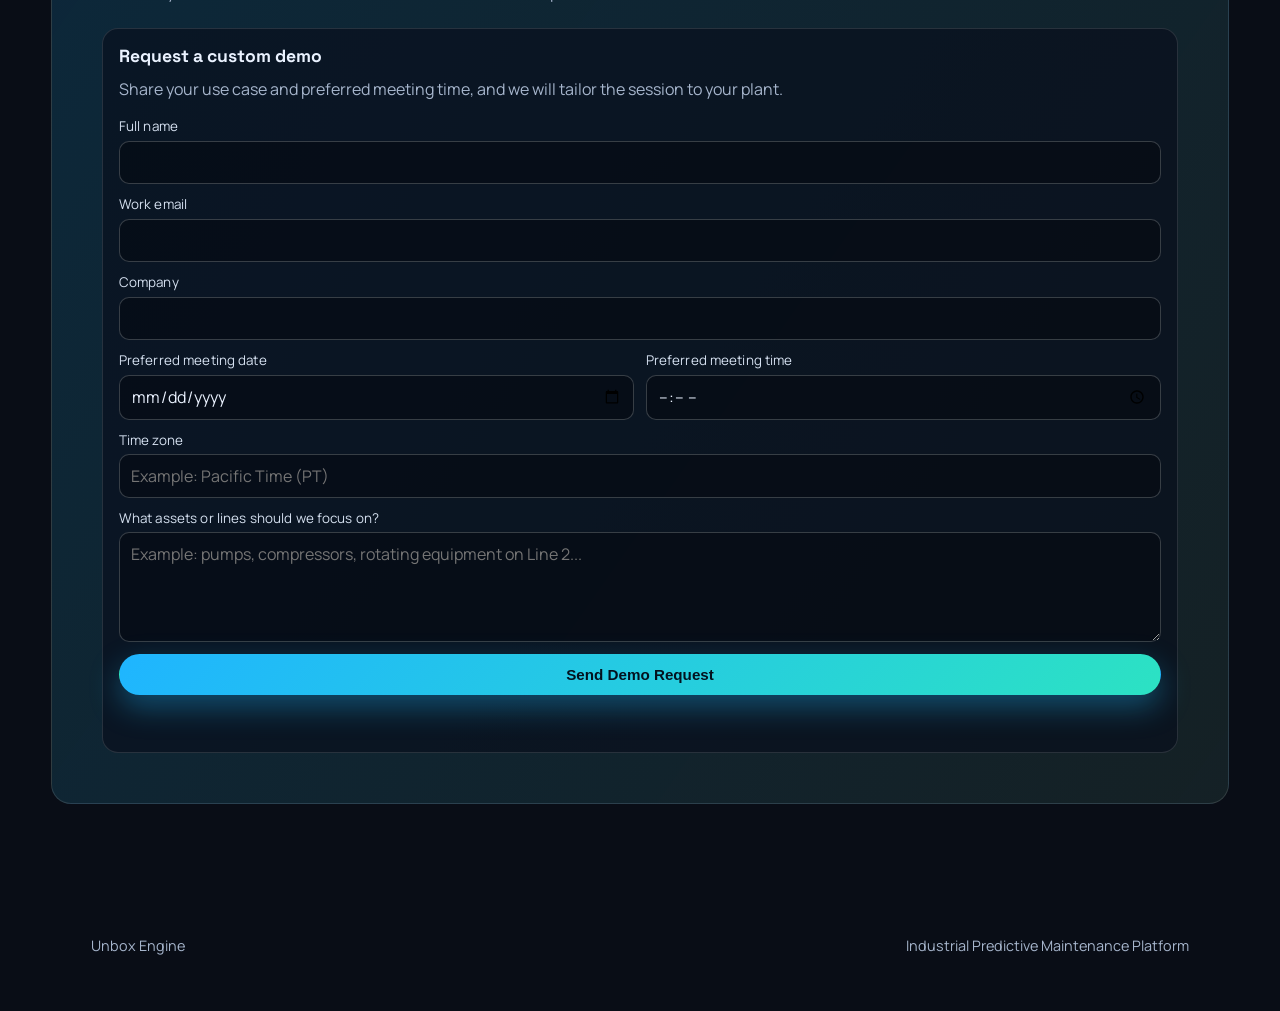
==== commit 68f37ebf: "Remove Calendly embed and add preferred date/time fields to demo forms" ====
--- a/index.html
+++ b/index.html
@@ -272,7 +272,7 @@
         <div class="demo-grid">
           <article class="demo-card">
             <h3>Request a custom demo</h3>
-            <p>Share your use case and we will tailor the session to your plant.</p>
+            <p>Share your use case and preferred meeting time, and we will tailor the session to your plant.</p>
             <form class="demo-form" data-demo-form method="POST">
               <div class="form-row">
                 <label for="demo-name">Full name</label>
@@ -285,6 +285,26 @@
               <div class="form-row">
                 <label for="demo-company">Company</label>
                 <input id="demo-company" name="company" type="text" autocomplete="organization" required />
+              </div>
+              <div class="form-row form-row-split">
+                <div>
+                  <label for="demo-date">Preferred meeting date</label>
+                  <input id="demo-date" name="preferred_date" type="date" required />
+                </div>
+                <div>
+                  <label for="demo-time">Preferred meeting time</label>
+                  <input id="demo-time" name="preferred_time" type="time" required />
+                </div>
+              </div>
+              <div class="form-row">
+                <label for="demo-timezone">Time zone</label>
+                <input
+                  id="demo-timezone"
+                  name="timezone"
+                  type="text"
+                  autocomplete="off"
+                  placeholder="Example: Pacific Time (PT)"
+                />
               </div>
               <div class="form-row">
                 <label for="demo-message">What assets or lines should we focus on?</label>
@@ -301,26 +321,6 @@
               <p class="form-status" data-form-status role="status" aria-live="polite"></p>
             </form>
           </article>
-          <article class="demo-card">
-            <h3>Book a virtual appointment</h3>
-            <p>Pick an available meeting time instantly with the scheduler below.</p>
-            <div class="scheduler-shell" data-scheduler-shell>
-              <iframe
-                data-scheduler-frame
-                title="Unbox Engine virtual demo scheduler"
-                loading="lazy"
-                referrerpolicy="no-referrer-when-downgrade"
-              ></iframe>
-              <p class="scheduler-fallback" data-scheduler-fallback>
-                Scheduler is not configured yet. Update
-                <code>BOOK_DEMO_CONFIG.schedulerUrl</code> in
-                <code>script.js</code>.
-              </p>
-            </div>
-            <a class="btn btn-outline scheduler-link" data-scheduler-link href="mailto:unboxengine@gmail.com">
-              Schedule by Email
-            </a>
-          </article>
         </div>
       </section>
     </main>
--- a/styles.css
+++ b/styles.css
@@ -594,7 +594,7 @@
   margin-top: 1.4rem;
   display: grid;
   gap: 1rem;
-  grid-template-columns: repeat(2, minmax(0, 1fr));
+  grid-template-columns: minmax(0, 1fr);
   align-items: start;
 }
 
@@ -621,6 +621,16 @@
 }
 
 .form-row {
+  display: grid;
+  gap: 0.33rem;
+}
+
+.form-row-split {
+  grid-template-columns: repeat(2, minmax(0, 1fr));
+  gap: 0.7rem;
+}
+
+.form-row-split > div {
   display: grid;
   gap: 0.33rem;
 }
@@ -676,41 +686,6 @@
   color: #ffadad;
 }
 
-.scheduler-shell {
-  margin-top: 0.85rem;
-  border: 1px solid rgba(255, 255, 255, 0.14);
-  border-radius: 14px;
-  overflow: hidden;
-  min-height: 420px;
-  background: rgba(8, 12, 20, 0.64);
-}
-
-.scheduler-shell iframe {
-  width: 100%;
-  height: 420px;
-  border: 0;
-  display: none;
-}
-
-.scheduler-shell.is-ready iframe {
-  display: block;
-}
-
-.scheduler-fallback {
-  margin: 0;
-  padding: 1rem;
-  color: var(--muted);
-  line-height: 1.65;
-}
-
-.scheduler-shell.is-ready .scheduler-fallback {
-  display: none;
-}
-
-.demo-card .scheduler-link {
-  margin-top: 0.85rem;
-}
-
 footer {
   max-width: 1200px;
   margin: 3.4rem auto 2.6rem;
@@ -799,10 +774,8 @@
     grid-template-columns: 1fr;
   }
 
-  .scheduler-shell,
-  .scheduler-shell iframe {
-    min-height: 360px;
-    height: 360px;
+  .form-row-split {
+    grid-template-columns: 1fr;
   }
 
   footer {
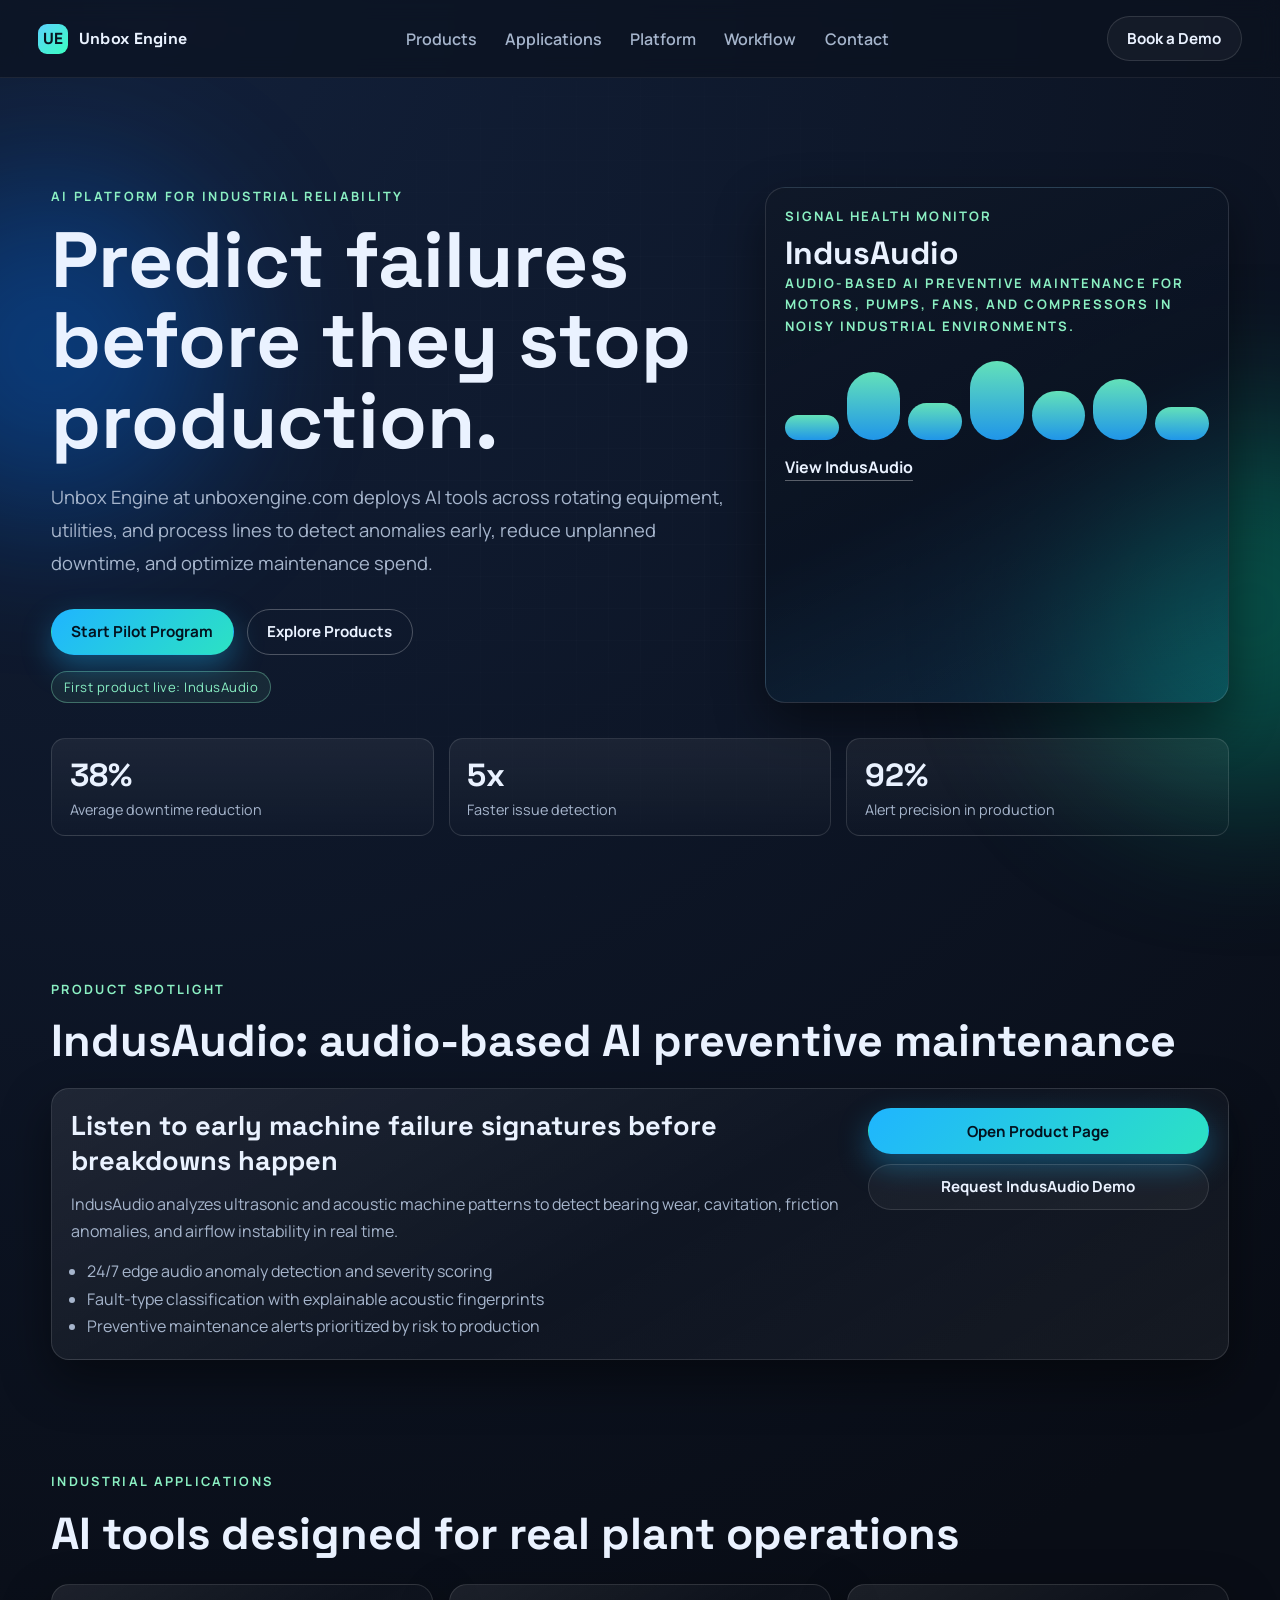
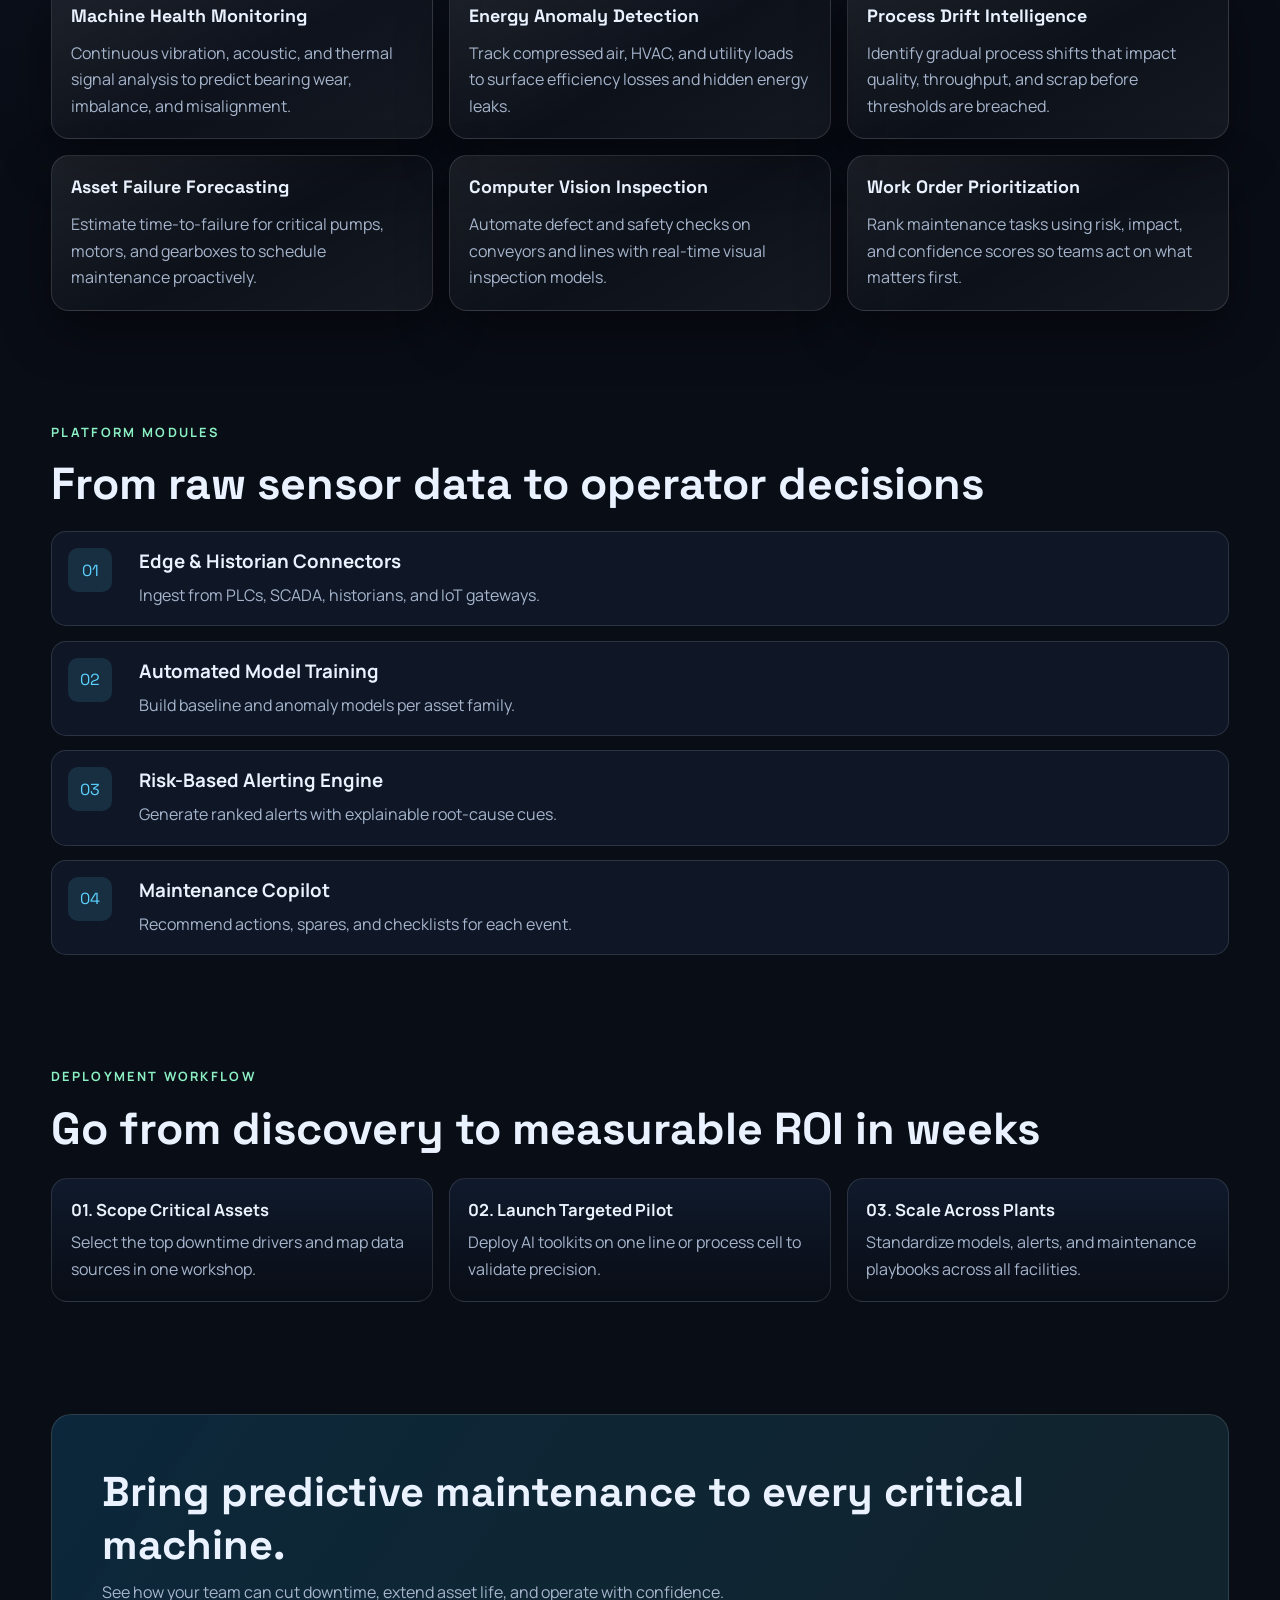
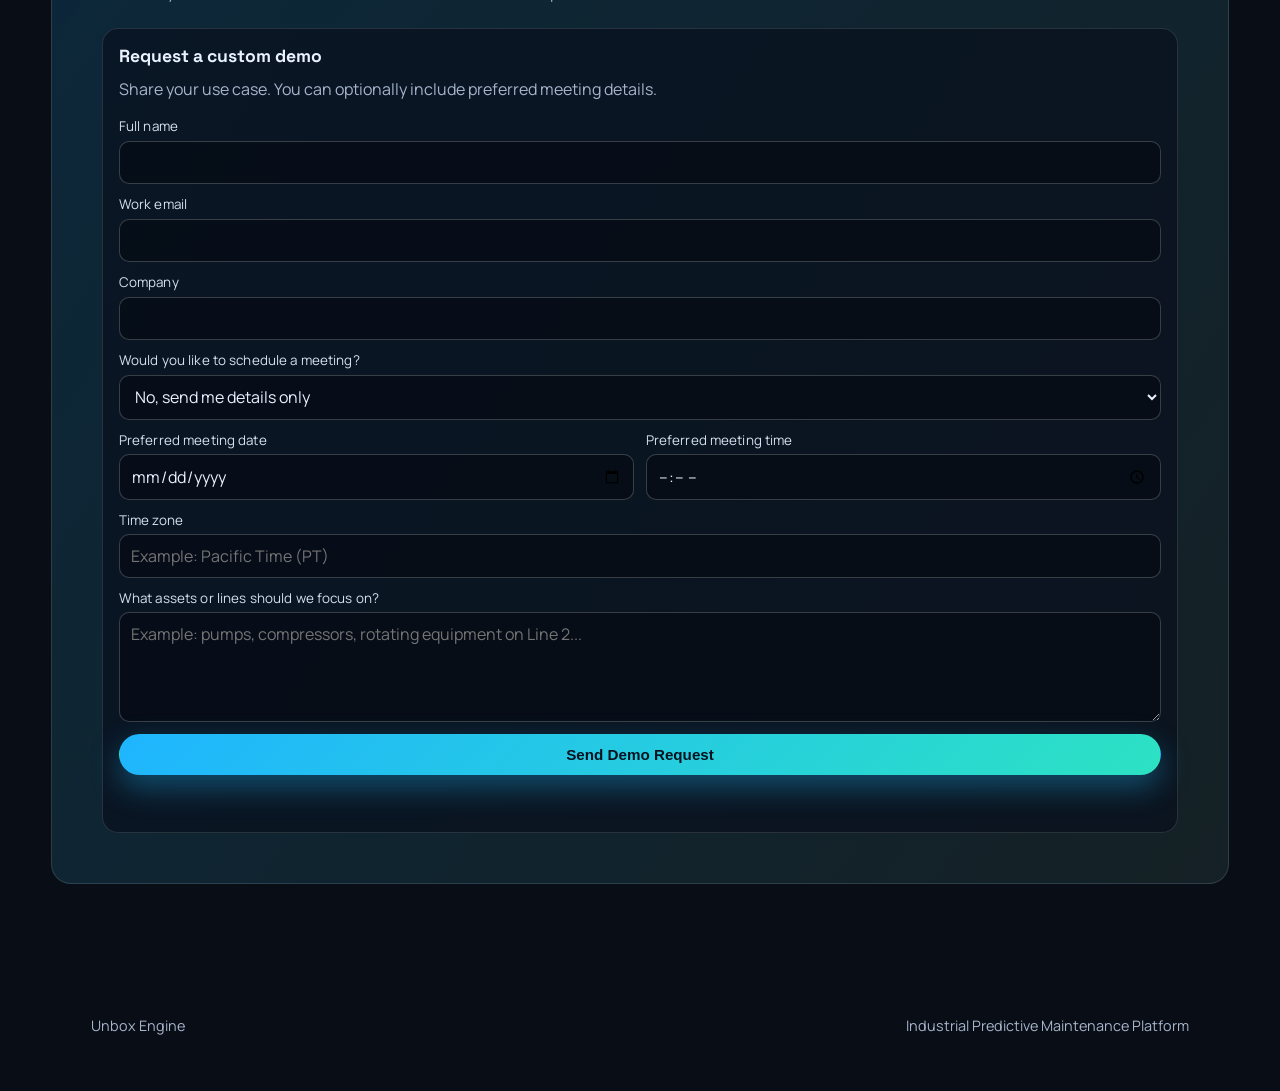
==== commit fb16092c: "Make demo form full-width and add optional meeting scheduling fields" ====
--- a/index.html
+++ b/index.html
@@ -272,7 +272,7 @@
         <div class="demo-grid">
           <article class="demo-card">
             <h3>Request a custom demo</h3>
-            <p>Share your use case and preferred meeting time, and we will tailor the session to your plant.</p>
+            <p>Share your use case. You can optionally include preferred meeting details.</p>
             <form class="demo-form" data-demo-form method="POST">
               <div class="form-row">
                 <label for="demo-name">Full name</label>
@@ -286,25 +286,34 @@
                 <label for="demo-company">Company</label>
                 <input id="demo-company" name="company" type="text" autocomplete="organization" required />
               </div>
-              <div class="form-row form-row-split">
-                <div>
-                  <label for="demo-date">Preferred meeting date</label>
-                  <input id="demo-date" name="preferred_date" type="date" required />
+              <div class="form-row">
+                <label for="demo-meeting">Would you like to schedule a meeting?</label>
+                <select id="demo-meeting" name="meeting_option" data-meeting-choice>
+                  <option value="no" selected>No, send me details only</option>
+                  <option value="yes">Yes, I want to schedule a meeting</option>
+                </select>
+              </div>
+              <div class="meeting-fields" data-meeting-fields hidden>
+                <div class="form-row form-row-split">
+                  <div>
+                    <label for="demo-date">Preferred meeting date</label>
+                    <input id="demo-date" name="preferred_date" type="date" />
+                  </div>
+                  <div>
+                    <label for="demo-time">Preferred meeting time</label>
+                    <input id="demo-time" name="preferred_time" type="time" />
+                  </div>
                 </div>
-                <div>
-                  <label for="demo-time">Preferred meeting time</label>
-                  <input id="demo-time" name="preferred_time" type="time" required />
+                <div class="form-row">
+                  <label for="demo-timezone">Time zone</label>
+                  <input
+                    id="demo-timezone"
+                    name="timezone"
+                    type="text"
+                    autocomplete="off"
+                    placeholder="Example: Pacific Time (PT)"
+                  />
                 </div>
-              </div>
-              <div class="form-row">
-                <label for="demo-timezone">Time zone</label>
-                <input
-                  id="demo-timezone"
-                  name="timezone"
-                  type="text"
-                  autocomplete="off"
-                  placeholder="Example: Pacific Time (PT)"
-                />
               </div>
               <div class="form-row">
                 <label for="demo-message">What assets or lines should we focus on?</label>
--- a/styles.css
+++ b/styles.css
@@ -587,7 +587,7 @@
 }
 
 .demo-cta-copy {
-  max-width: 760px;
+  max-width: none;
 }
 
 .demo-grid {
@@ -596,6 +596,7 @@
   gap: 1rem;
   grid-template-columns: minmax(0, 1fr);
   align-items: start;
+  width: 100%;
 }
 
 .demo-card {
@@ -603,6 +604,7 @@
   border-radius: 16px;
   padding: 1rem;
   background: rgba(10, 16, 28, 0.68);
+  width: 100%;
 }
 
 .demo-card h3 {
@@ -642,6 +644,7 @@
 }
 
 .form-row input,
+.form-row select,
 .form-row textarea {
   width: 100%;
   border: 1px solid rgba(255, 255, 255, 0.2);
@@ -658,9 +661,15 @@
 }
 
 .form-row input:focus-visible,
+.form-row select:focus-visible,
 .form-row textarea:focus-visible {
   outline: 2px solid rgba(92, 210, 255, 0.65);
   outline-offset: 1px;
+}
+
+.meeting-fields {
+  display: grid;
+  gap: 0.72rem;
 }
 
 .demo-form .btn {
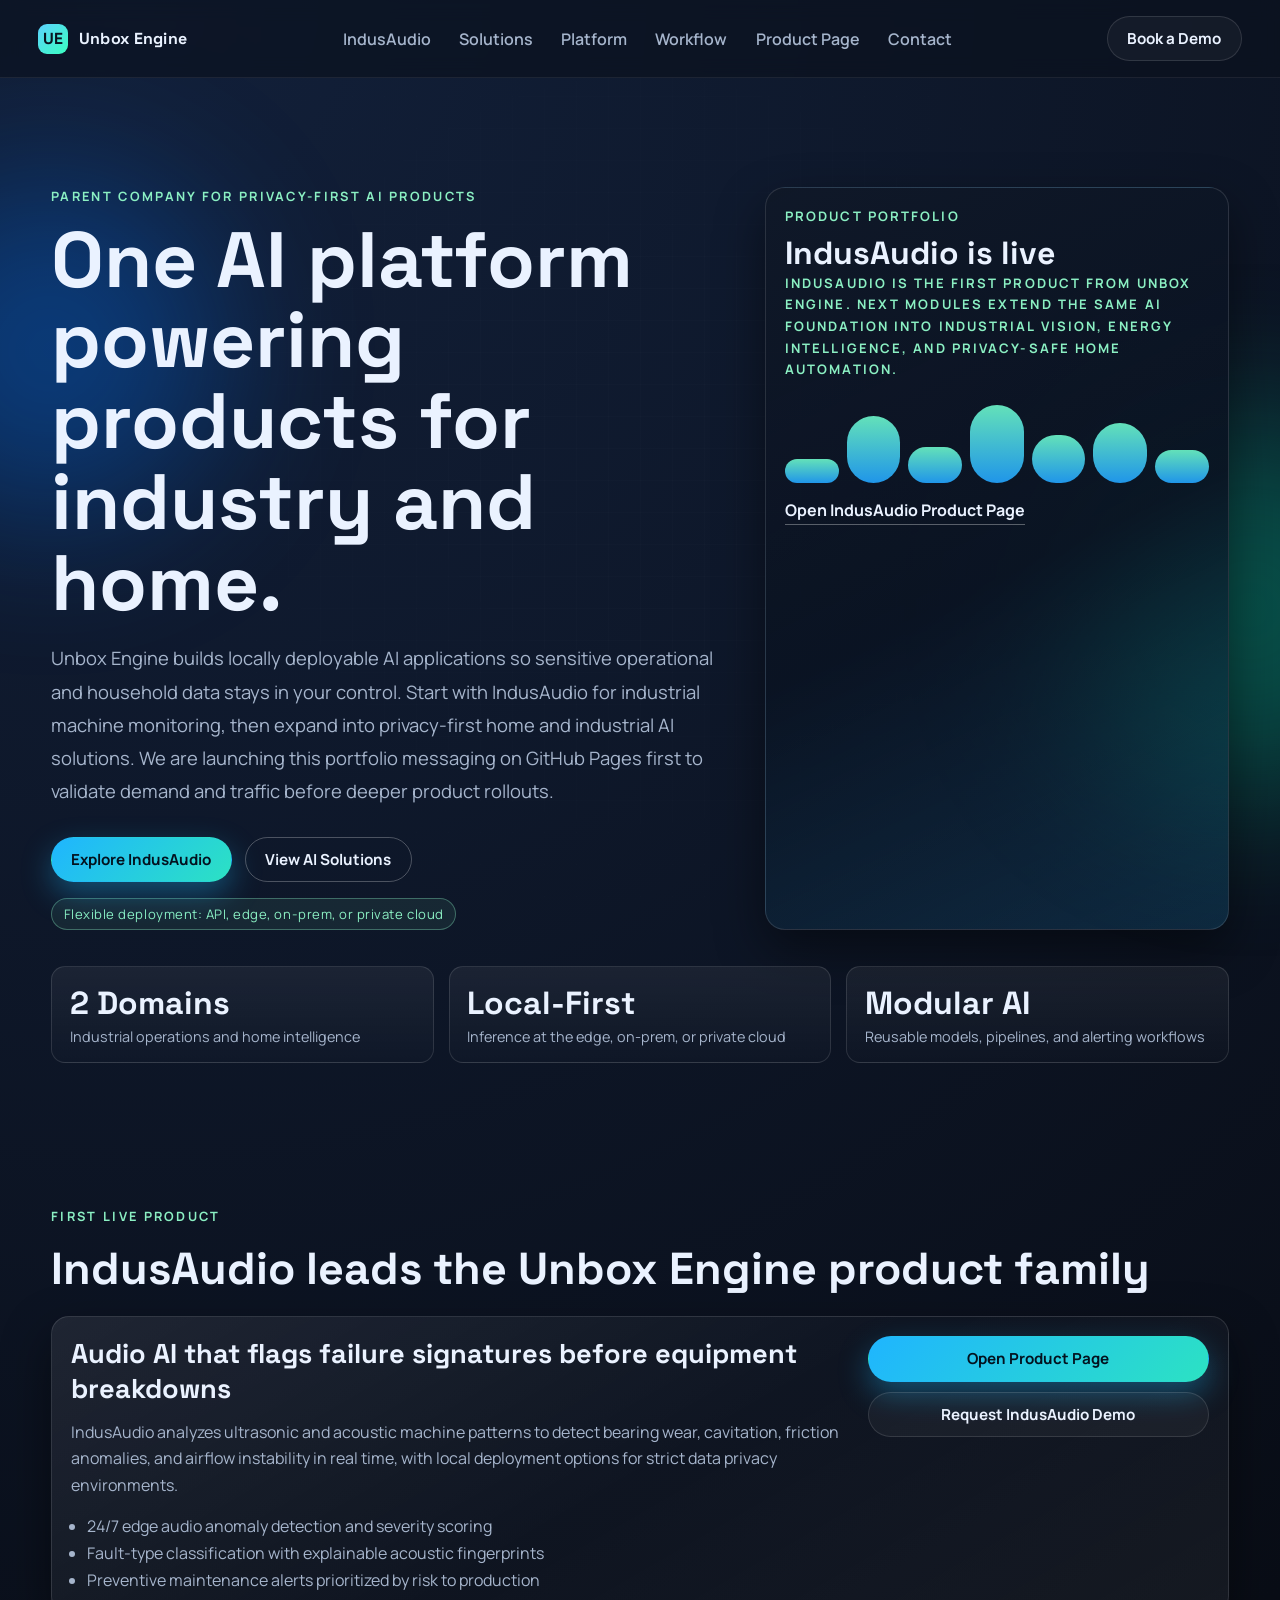
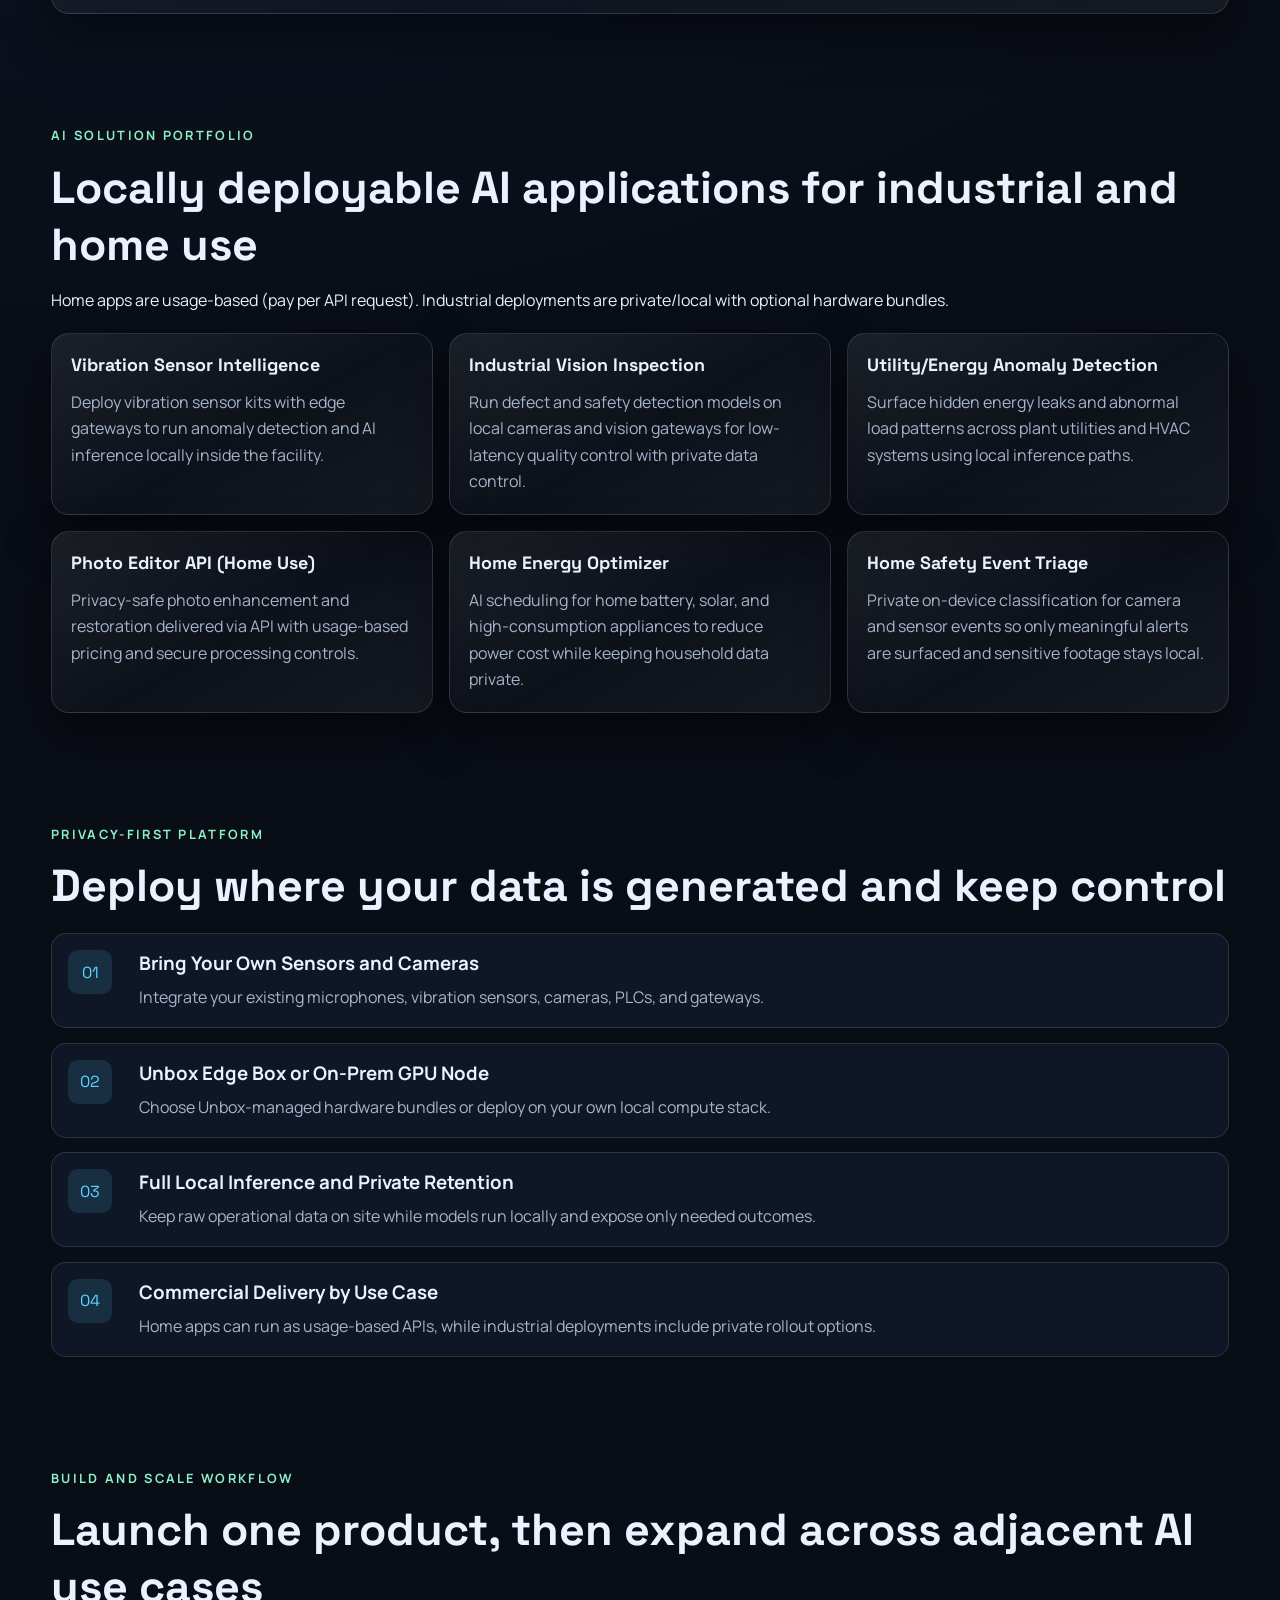
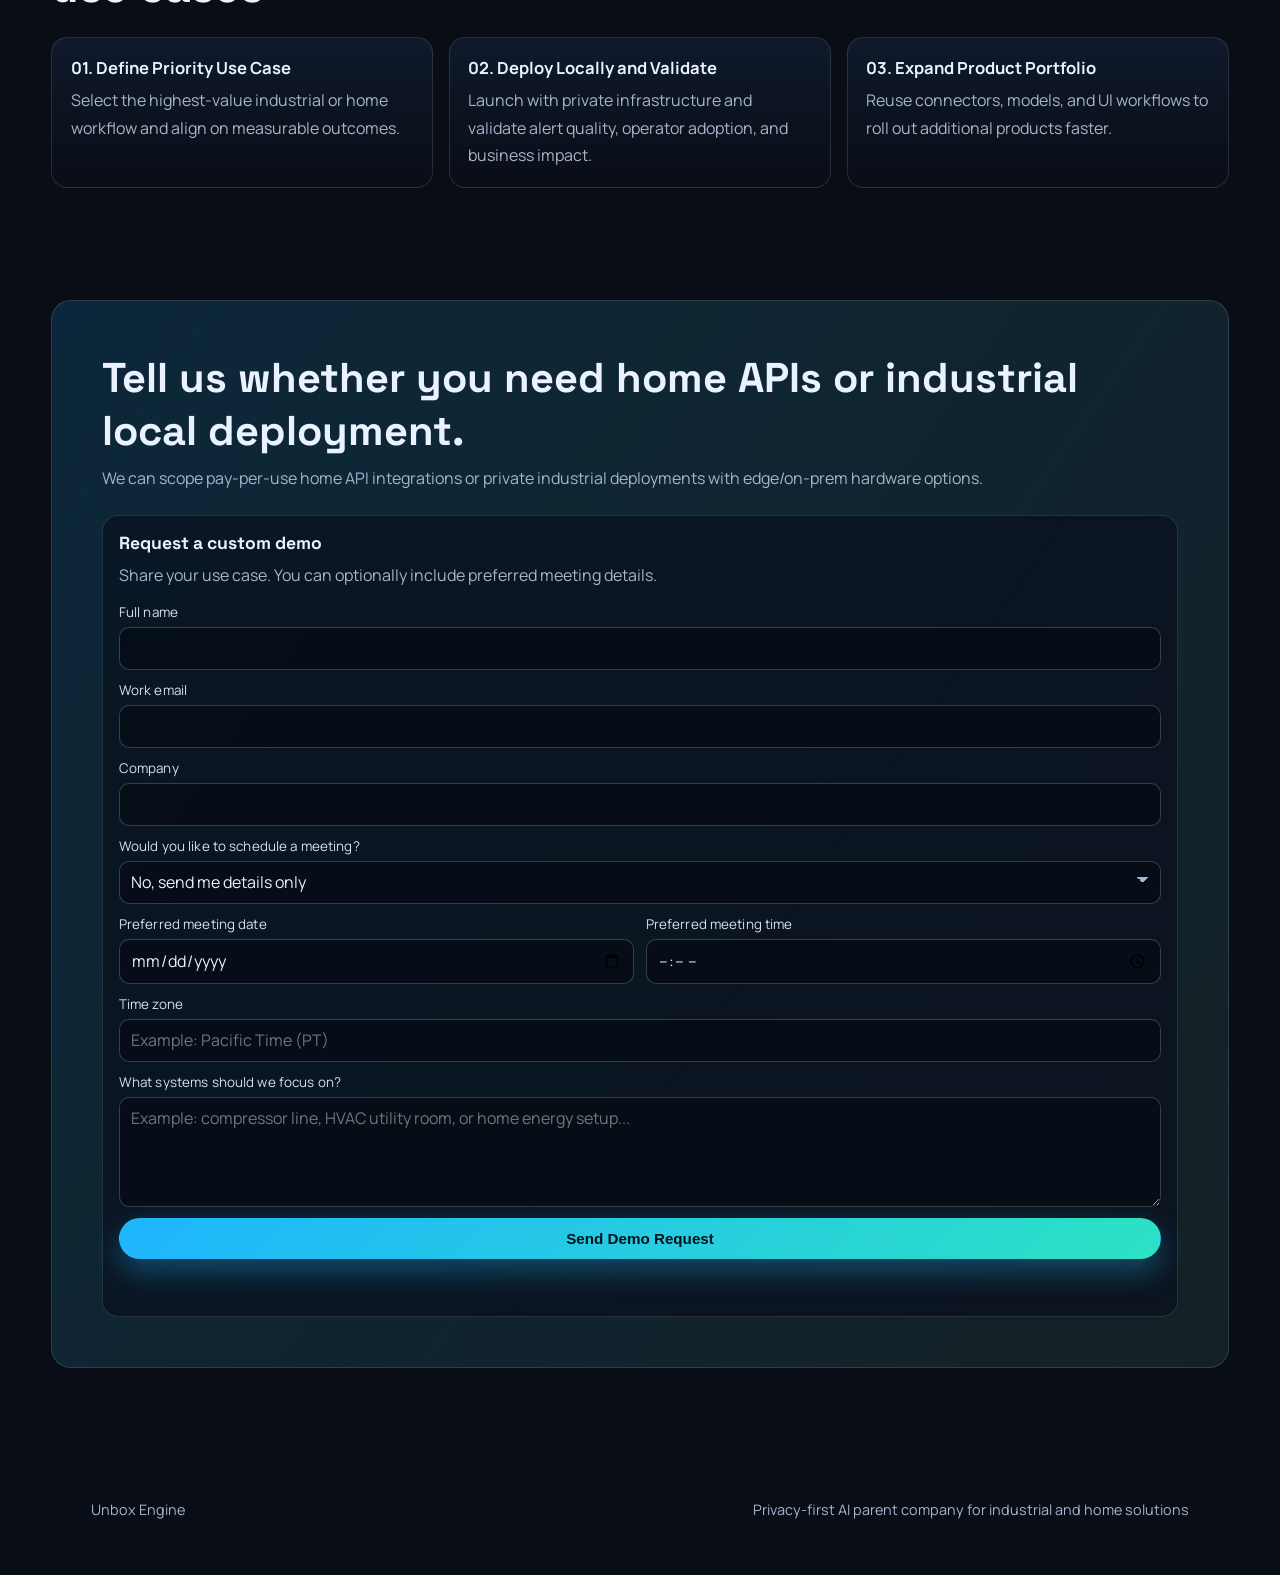
==== commit a6f07cf4: "Refresh homepage marketing for privacy-first AI portfolio" ====
--- a/index.html
+++ b/index.html
@@ -12,19 +12,19 @@
     </script>
     <meta charset="UTF-8" />
     <meta name="viewport" content="width=device-width, initial-scale=1.0" />
-    <title>Unbox Engine | Industrial Predictive Maintenance AI Tools</title>
+    <title>Unbox Engine | Privacy-First AI Products for Industry and Home</title>
     <meta
       name="description"
-      content="Unbox Engine helps manufacturers prevent downtime with AI-powered predictive maintenance, anomaly detection, and operational intelligence."
+      content="Unbox Engine is the parent AI company building privacy-first, locally deployable products for industrial and home use. IndusAudio is the first live product."
     />
     <link rel="canonical" href="https://unboxengine.com/" />
     <meta
       property="og:title"
-      content="Unbox Engine | Industrial Predictive Maintenance AI Tools"
+      content="Unbox Engine | Privacy-First AI Products for Industry and Home"
     />
     <meta
       property="og:description"
-      content="Unbox Engine helps manufacturers prevent downtime with AI-powered predictive maintenance, anomaly detection, and operational intelligence."
+      content="Unbox Engine is the parent AI company building privacy-first, locally deployable products for industrial and home use. IndusAudio is the first live product."
     />
     <meta property="og:type" content="website" />
     <meta property="og:url" content="https://unboxengine.com/" />
@@ -32,11 +32,11 @@
     <meta name="twitter:card" content="summary" />
     <meta
       name="twitter:title"
-      content="Unbox Engine | Industrial Predictive Maintenance AI Tools"
+      content="Unbox Engine | Privacy-First AI Products for Industry and Home"
     />
     <meta
       name="twitter:description"
-      content="Unbox Engine helps manufacturers prevent downtime with AI-powered predictive maintenance, anomaly detection, and operational intelligence."
+      content="Unbox Engine is the parent AI company building privacy-first, locally deployable products for industrial and home use. IndusAudio is the first live product."
     />
     <link rel="preconnect" href="https://fonts.googleapis.com" />
     <link rel="preconnect" href="https://fonts.gstatic.com" crossorigin />
@@ -56,10 +56,11 @@
         <span class="brand-name">Unbox Engine</span>
       </a>
       <nav>
-        <a href="products.html">Products</a>
-        <a href="#applications">Applications</a>
+        <a href="#products">IndusAudio</a>
+        <a href="#applications">Solutions</a>
         <a href="#platform">Platform</a>
         <a href="#workflow">Workflow</a>
+        <a href="products.html">Product Page</a>
         <a href="#contact">Contact</a>
       </nav>
       <a class="btn btn-outline" href="#contact">Book a Demo</a>
@@ -69,25 +70,29 @@
       <section class="hero reveal">
         <div class="hero-shell">
           <div>
-            <p class="eyebrow">AI platform for industrial reliability</p>
-            <h1>Predict failures before they stop production.</h1>
+            <p class="eyebrow">Parent company for privacy-first AI products</p>
+            <h1>One AI platform powering products for industry and home.</h1>
             <p class="hero-copy">
-              Unbox Engine at unboxengine.com deploys AI tools across rotating
-              equipment, utilities, and process lines to detect anomalies early,
-              reduce unplanned downtime, and optimize maintenance spend.
+              Unbox Engine builds locally deployable AI applications so sensitive
+              operational and household data stays in your control. Start with
+              IndusAudio for industrial machine monitoring, then expand into
+              privacy-first home and industrial AI solutions. We are launching
+              this portfolio messaging on GitHub Pages first to validate demand
+              and traffic before deeper product rollouts.
             </p>
             <div class="hero-actions">
-              <a class="btn btn-primary" href="#contact">Start Pilot Program</a>
-              <a class="btn btn-ghost" href="products.html">Explore Products</a>
-            </div>
-            <div class="hero-chip">First product live: IndusAudio</div>
+              <a class="btn btn-primary" href="products.html">Explore IndusAudio</a>
+              <a class="btn btn-ghost" href="#applications">View AI Solutions</a>
+            </div>
+            <div class="hero-chip">Flexible deployment: API, edge, on-prem, or private cloud</div>
           </div>
           <aside class="hero-panel tilt-card">
-            <p>Signal Health Monitor</p>
-            <h3>IndusAudio</h3>
+            <p>Product Portfolio</p>
+            <h3>IndusAudio is live</h3>
             <p class="hero-panel-copy">
-              Audio-based AI preventive maintenance for motors, pumps, fans, and
-              compressors in noisy industrial environments.
+              IndusAudio is the first product from Unbox Engine. Next modules
+              extend the same AI foundation into industrial vision, energy
+              intelligence, and privacy-safe home automation.
             </p>
             <div class="signal-grid" aria-hidden="true">
               <span class="signal-line"></span>
@@ -98,37 +103,38 @@
               <span class="signal-line"></span>
               <span class="signal-line"></span>
             </div>
-            <a class="section-link" href="products.html">View IndusAudio</a>
+            <a class="section-link" href="products.html">Open IndusAudio Product Page</a>
           </aside>
         </div>
         <div class="hero-stats">
           <article>
-            <h3>38%</h3>
-            <p>Average downtime reduction</p>
+            <h3>2 Domains</h3>
+            <p>Industrial operations and home intelligence</p>
           </article>
           <article>
-            <h3>5x</h3>
-            <p>Faster issue detection</p>
+            <h3>Local-First</h3>
+            <p>Inference at the edge, on-prem, or private cloud</p>
           </article>
           <article>
-            <h3>92%</h3>
-            <p>Alert precision in production</p>
+            <h3>Modular AI</h3>
+            <p>Reusable models, pipelines, and alerting workflows</p>
           </article>
         </div>
       </section>
 
       <section id="products" class="section reveal">
         <div class="section-head">
-          <p class="eyebrow">Product spotlight</p>
-          <h2>IndusAudio: audio-based AI preventive maintenance</h2>
+          <p class="eyebrow">First live product</p>
+          <h2>IndusAudio leads the Unbox Engine product family</h2>
         </div>
         <article class="product-highlight glass-card tilt-card">
           <div>
-            <h3>Listen to early machine failure signatures before breakdowns happen</h3>
+            <h3>Audio AI that flags failure signatures before equipment breakdowns</h3>
             <p>
               IndusAudio analyzes ultrasonic and acoustic machine patterns to
               detect bearing wear, cavitation, friction anomalies, and airflow
-              instability in real time.
+              instability in real time, with local deployment options for strict
+              data privacy environments.
             </p>
             <ul class="feature-list">
               <li>24/7 edge audio anomaly detection and severity scoring</li>
@@ -145,50 +151,54 @@
 
       <section id="applications" class="section reveal">
         <div class="section-head">
-          <p class="eyebrow">Industrial applications</p>
-          <h2>AI tools designed for real plant operations</h2>
+          <p class="eyebrow">AI solution portfolio</p>
+          <h2>Locally deployable AI applications for industrial and home use</h2>
+          <p>
+            Home apps are usage-based (pay per API request). Industrial
+            deployments are private/local with optional hardware bundles.
+          </p>
         </div>
         <div class="card-grid">
           <article class="glass-card tilt-card">
-            <h3>Machine Health Monitoring</h3>
-            <p>
-              Continuous vibration, acoustic, and thermal signal analysis to
-              predict bearing wear, imbalance, and misalignment.
-            </p>
-          </article>
-          <article class="glass-card tilt-card">
-            <h3>Energy Anomaly Detection</h3>
-            <p>
-              Track compressed air, HVAC, and utility loads to surface
-              efficiency losses and hidden energy leaks.
-            </p>
-          </article>
-          <article class="glass-card tilt-card">
-            <h3>Process Drift Intelligence</h3>
-            <p>
-              Identify gradual process shifts that impact quality, throughput,
-              and scrap before thresholds are breached.
-            </p>
-          </article>
-          <article class="glass-card tilt-card">
-            <h3>Asset Failure Forecasting</h3>
-            <p>
-              Estimate time-to-failure for critical pumps, motors, and gearboxes
-              to schedule maintenance proactively.
-            </p>
-          </article>
-          <article class="glass-card tilt-card">
-            <h3>Computer Vision Inspection</h3>
-            <p>
-              Automate defect and safety checks on conveyors and lines with
-              real-time visual inspection models.
-            </p>
-          </article>
-          <article class="glass-card tilt-card">
-            <h3>Work Order Prioritization</h3>
-            <p>
-              Rank maintenance tasks using risk, impact, and confidence scores
-              so teams act on what matters first.
+            <h3>Vibration Sensor Intelligence</h3>
+            <p>
+              Deploy vibration sensor kits with edge gateways to run anomaly
+              detection and AI inference locally inside the facility.
+            </p>
+          </article>
+          <article class="glass-card tilt-card">
+            <h3>Industrial Vision Inspection</h3>
+            <p>
+              Run defect and safety detection models on local cameras and vision
+              gateways for low-latency quality control with private data control.
+            </p>
+          </article>
+          <article class="glass-card tilt-card">
+            <h3>Utility/Energy Anomaly Detection</h3>
+            <p>
+              Surface hidden energy leaks and abnormal load patterns across plant
+              utilities and HVAC systems using local inference paths.
+            </p>
+          </article>
+          <article class="glass-card tilt-card">
+            <h3>Photo Editor API (Home Use)</h3>
+            <p>
+              Privacy-safe photo enhancement and restoration delivered via API
+              with usage-based pricing and secure processing controls.
+            </p>
+          </article>
+          <article class="glass-card tilt-card">
+            <h3>Home Energy Optimizer</h3>
+            <p>
+              AI scheduling for home battery, solar, and high-consumption
+              appliances to reduce power cost while keeping household data private.
+            </p>
+          </article>
+          <article class="glass-card tilt-card">
+            <h3>Home Safety Event Triage</h3>
+            <p>
+              Private on-device classification for camera and sensor events so
+              only meaningful alerts are surfaced and sensitive footage stays local.
             </p>
           </article>
         </div>
@@ -196,36 +206,36 @@
 
       <section id="platform" class="section reveal">
         <div class="section-head">
-          <p class="eyebrow">Platform modules</p>
-          <h2>From raw sensor data to operator decisions</h2>
+          <p class="eyebrow">Privacy-first platform</p>
+          <h2>Deploy where your data is generated and keep control</h2>
         </div>
         <div class="timeline">
           <article class="timeline-item">
             <span>01</span>
             <div>
-              <h3>Edge & Historian Connectors</h3>
-              <p>Ingest from PLCs, SCADA, historians, and IoT gateways.</p>
+              <h3>Bring Your Own Sensors and Cameras</h3>
+              <p>Integrate your existing microphones, vibration sensors, cameras, PLCs, and gateways.</p>
             </div>
           </article>
           <article class="timeline-item">
             <span>02</span>
             <div>
-              <h3>Automated Model Training</h3>
-              <p>Build baseline and anomaly models per asset family.</p>
+              <h3>Unbox Edge Box or On-Prem GPU Node</h3>
+              <p>Choose Unbox-managed hardware bundles or deploy on your own local compute stack.</p>
             </div>
           </article>
           <article class="timeline-item">
             <span>03</span>
             <div>
-              <h3>Risk-Based Alerting Engine</h3>
-              <p>Generate ranked alerts with explainable root-cause cues.</p>
+              <h3>Full Local Inference and Private Retention</h3>
+              <p>Keep raw operational data on site while models run locally and expose only needed outcomes.</p>
             </div>
           </article>
           <article class="timeline-item">
             <span>04</span>
             <div>
-              <h3>Maintenance Copilot</h3>
-              <p>Recommend actions, spares, and checklists for each event.</p>
+              <h3>Commercial Delivery by Use Case</h3>
+              <p>Home apps can run as usage-based APIs, while industrial deployments include private rollout options.</p>
             </div>
           </article>
         </div>
@@ -233,29 +243,29 @@
 
       <section id="workflow" class="section reveal">
         <div class="section-head">
-          <p class="eyebrow">Deployment workflow</p>
-          <h2>Go from discovery to measurable ROI in weeks</h2>
+          <p class="eyebrow">Build and scale workflow</p>
+          <h2>Launch one product, then expand across adjacent AI use cases</h2>
         </div>
         <div class="steps">
           <article class="step">
-            <h3>01. Scope Critical Assets</h3>
-            <p>
-              Select the top downtime drivers and map data sources in one
-              workshop.
+            <h3>01. Define Priority Use Case</h3>
+            <p>
+              Select the highest-value industrial or home workflow and align on
+              measurable outcomes.
             </p>
           </article>
           <article class="step">
-            <h3>02. Launch Targeted Pilot</h3>
-            <p>
-              Deploy AI toolkits on one line or process cell to validate
-              precision.
+            <h3>02. Deploy Locally and Validate</h3>
+            <p>
+              Launch with private infrastructure and validate alert quality,
+              operator adoption, and business impact.
             </p>
           </article>
           <article class="step">
-            <h3>03. Scale Across Plants</h3>
-            <p>
-              Standardize models, alerts, and maintenance playbooks across all
-              facilities.
+            <h3>03. Expand Product Portfolio</h3>
+            <p>
+              Reuse connectors, models, and UI workflows to roll out additional
+              products faster.
             </p>
           </article>
         </div>
@@ -263,10 +273,10 @@
 
       <section id="contact" class="section cta demo-cta reveal">
         <div class="demo-cta-copy">
-          <h2>Bring predictive maintenance to every critical machine.</h2>
+          <h2>Tell us whether you need home APIs or industrial local deployment.</h2>
           <p>
-            See how your team can cut downtime, extend asset life, and operate
-            with confidence.
+            We can scope pay-per-use home API integrations or private industrial
+            deployments with edge/on-prem hardware options.
           </p>
         </div>
         <div class="demo-grid">
@@ -316,12 +326,12 @@
                 </div>
               </div>
               <div class="form-row">
-                <label for="demo-message">What assets or lines should we focus on?</label>
+                <label for="demo-message">What systems should we focus on?</label>
                 <textarea
                   id="demo-message"
                   name="message"
                   rows="4"
-                  placeholder="Example: pumps, compressors, rotating equipment on Line 2..."
+                  placeholder="Example: compressor line, HVAC utility room, or home energy setup..."
                   required
                 ></textarea>
               </div>
@@ -336,7 +346,7 @@
 
     <footer>
       <p>Unbox Engine</p>
-      <p>Industrial Predictive Maintenance Platform</p>
+      <p>Privacy-first AI parent company for industrial and home solutions</p>
     </footer>
     <script src="script.js"></script>
   </body>
--- a/styles.css
+++ b/styles.css
@@ -586,6 +586,10 @@
   text-align: left;
 }
 
+.section.demo-cta {
+  max-width: none;
+}
+
 .demo-cta-copy {
   max-width: none;
 }
@@ -655,6 +659,24 @@
   font: inherit;
 }
 
+.form-row select {
+  appearance: none;
+  -webkit-appearance: none;
+  -moz-appearance: none;
+  padding-right: 2.2rem;
+  background-color: rgba(6, 10, 18, 0.62);
+  background-image: linear-gradient(45deg, transparent 50%, #9cb8d8 50%),
+    linear-gradient(135deg, #9cb8d8 50%, transparent 50%);
+  background-position: calc(100% - 17px) calc(50% - 2px), calc(100% - 11px) calc(50% - 2px);
+  background-size: 6px 6px, 6px 6px;
+  background-repeat: no-repeat;
+}
+
+.form-row select option {
+  background: #0b1424;
+  color: var(--text);
+}
+
 .form-row textarea {
   resize: vertical;
   min-height: 110px;
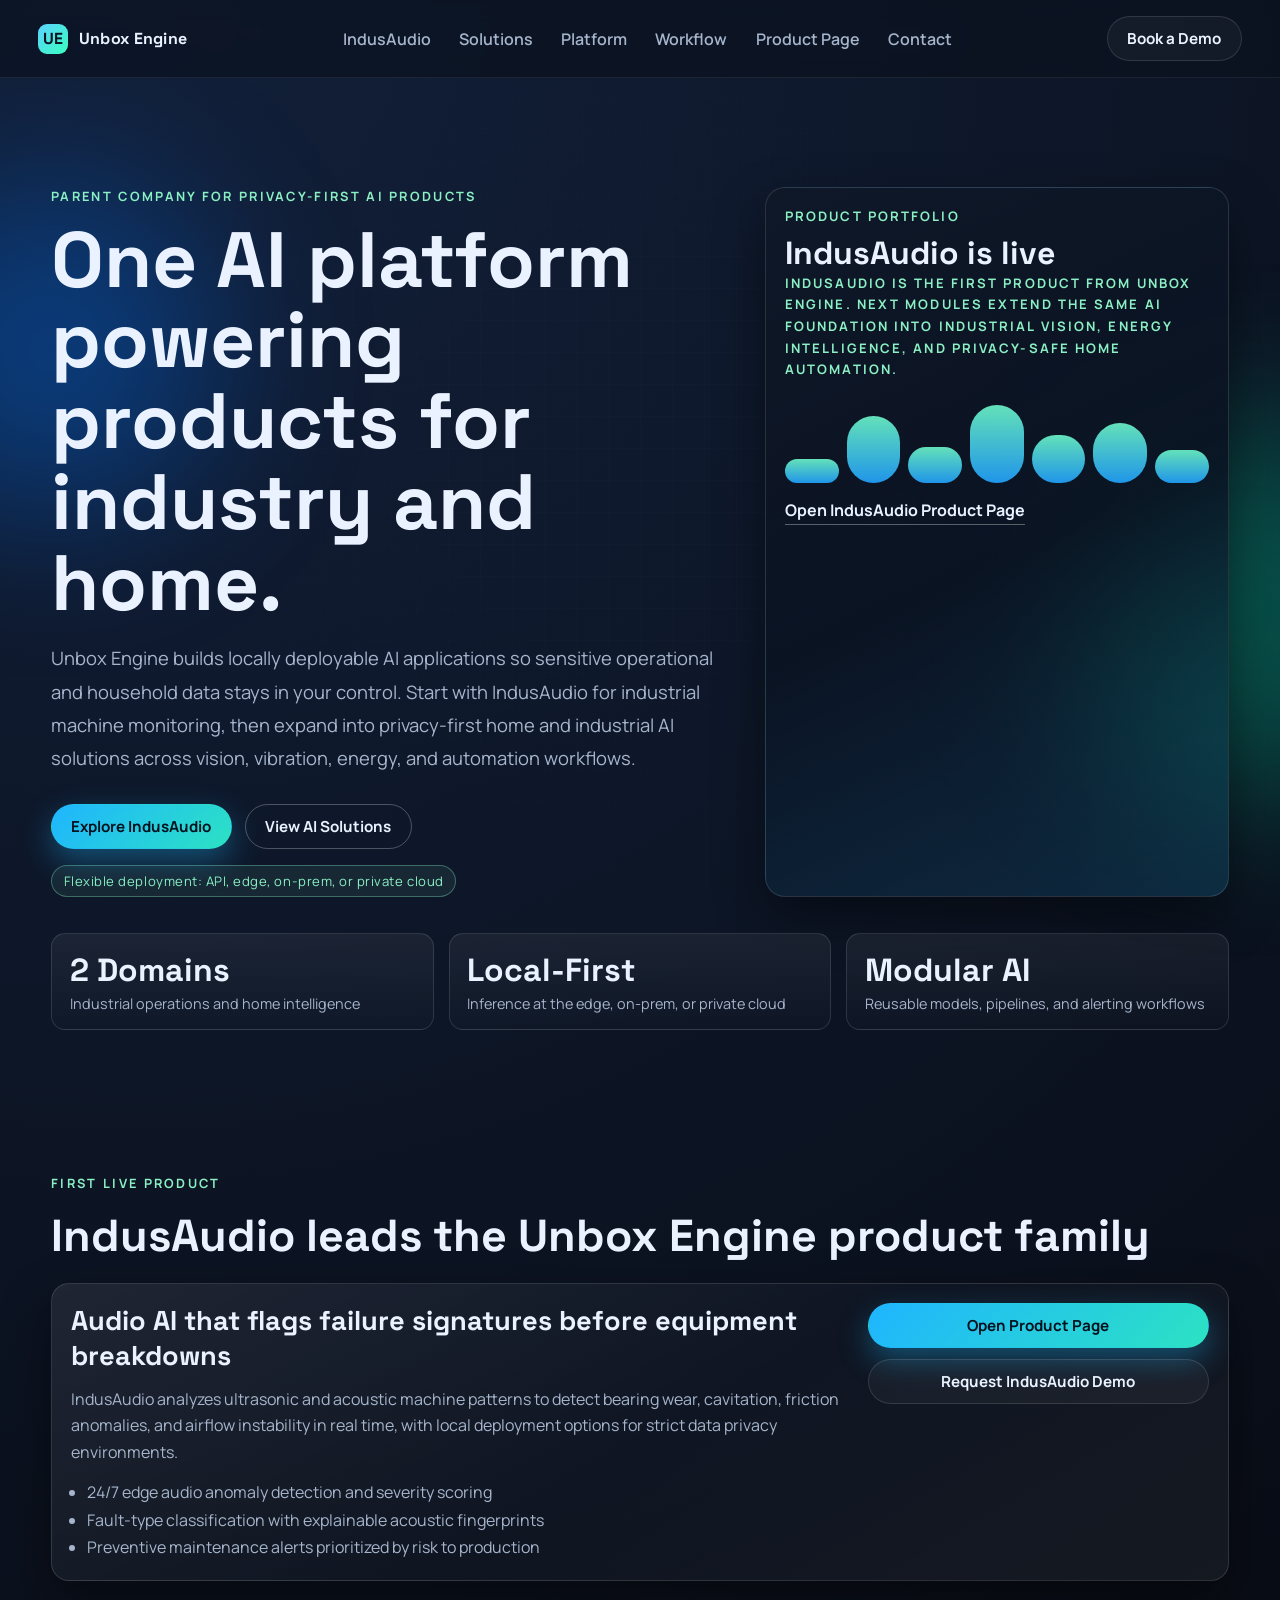
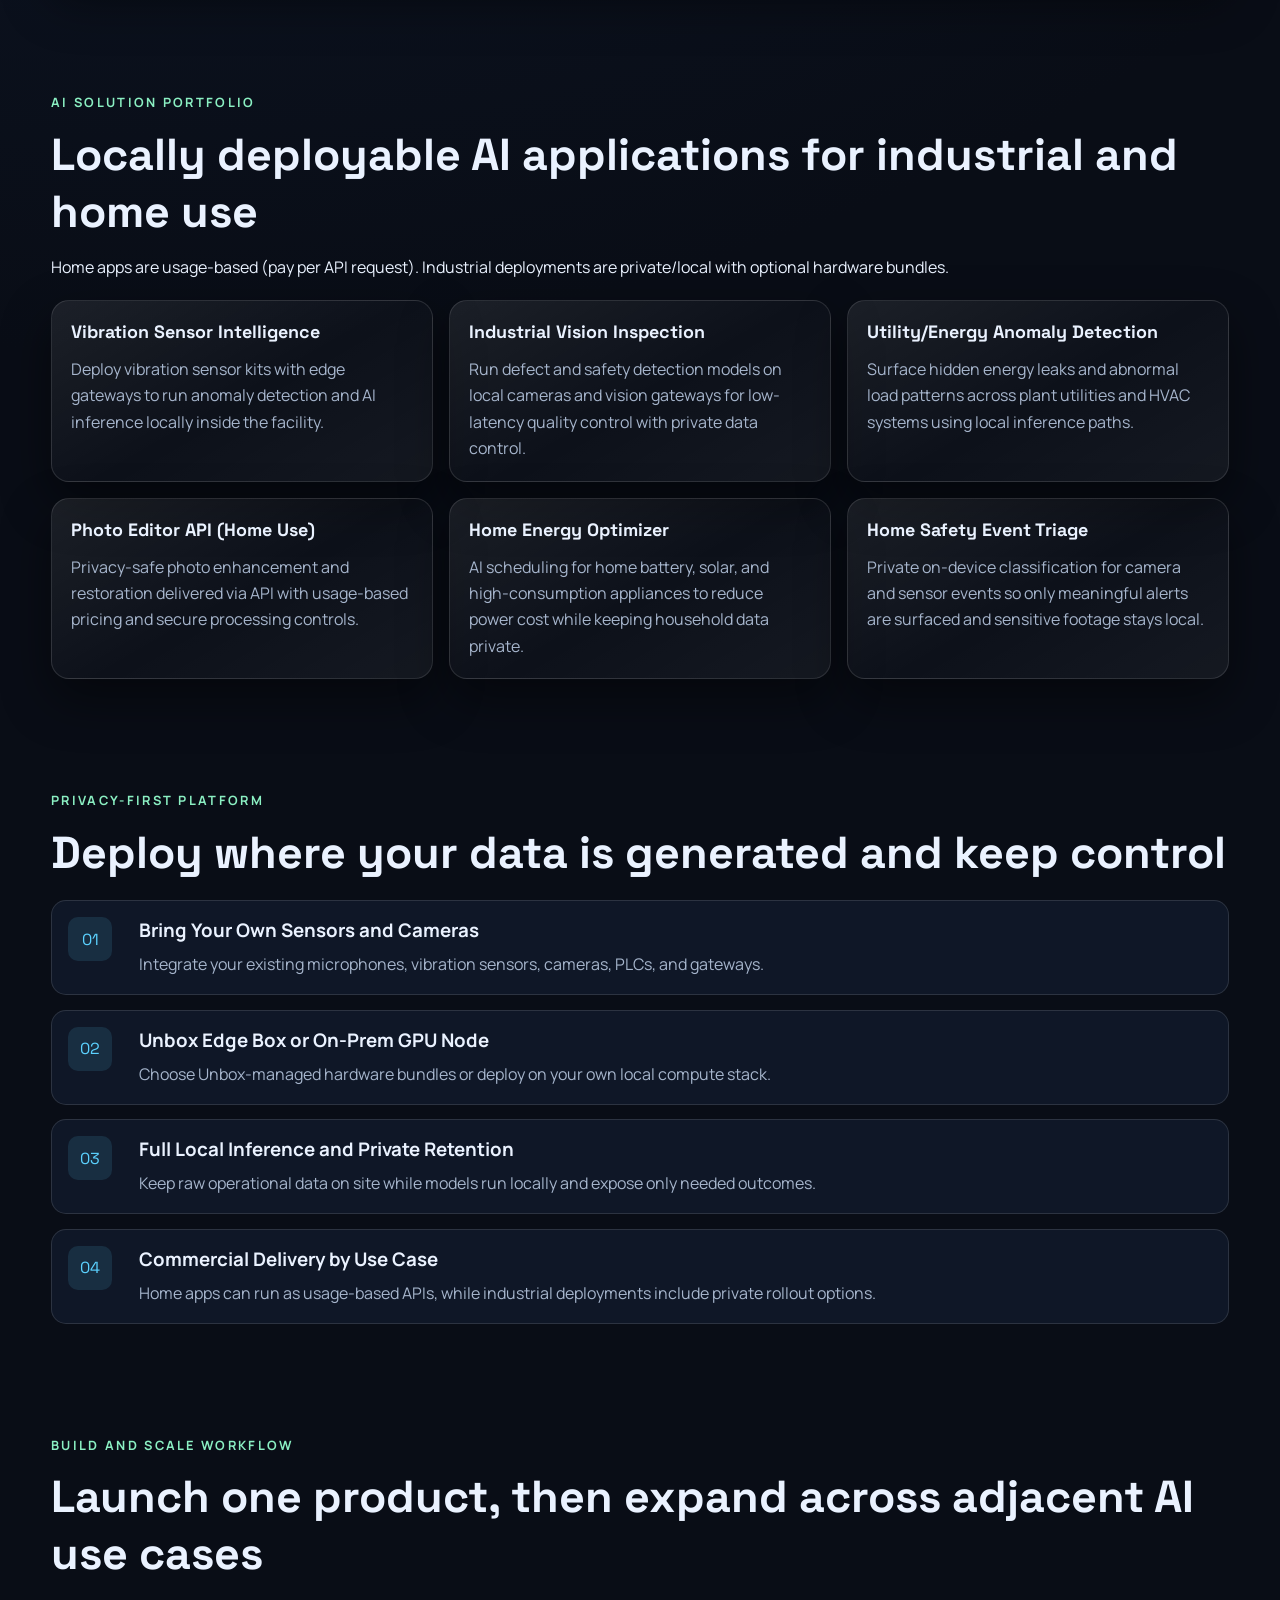
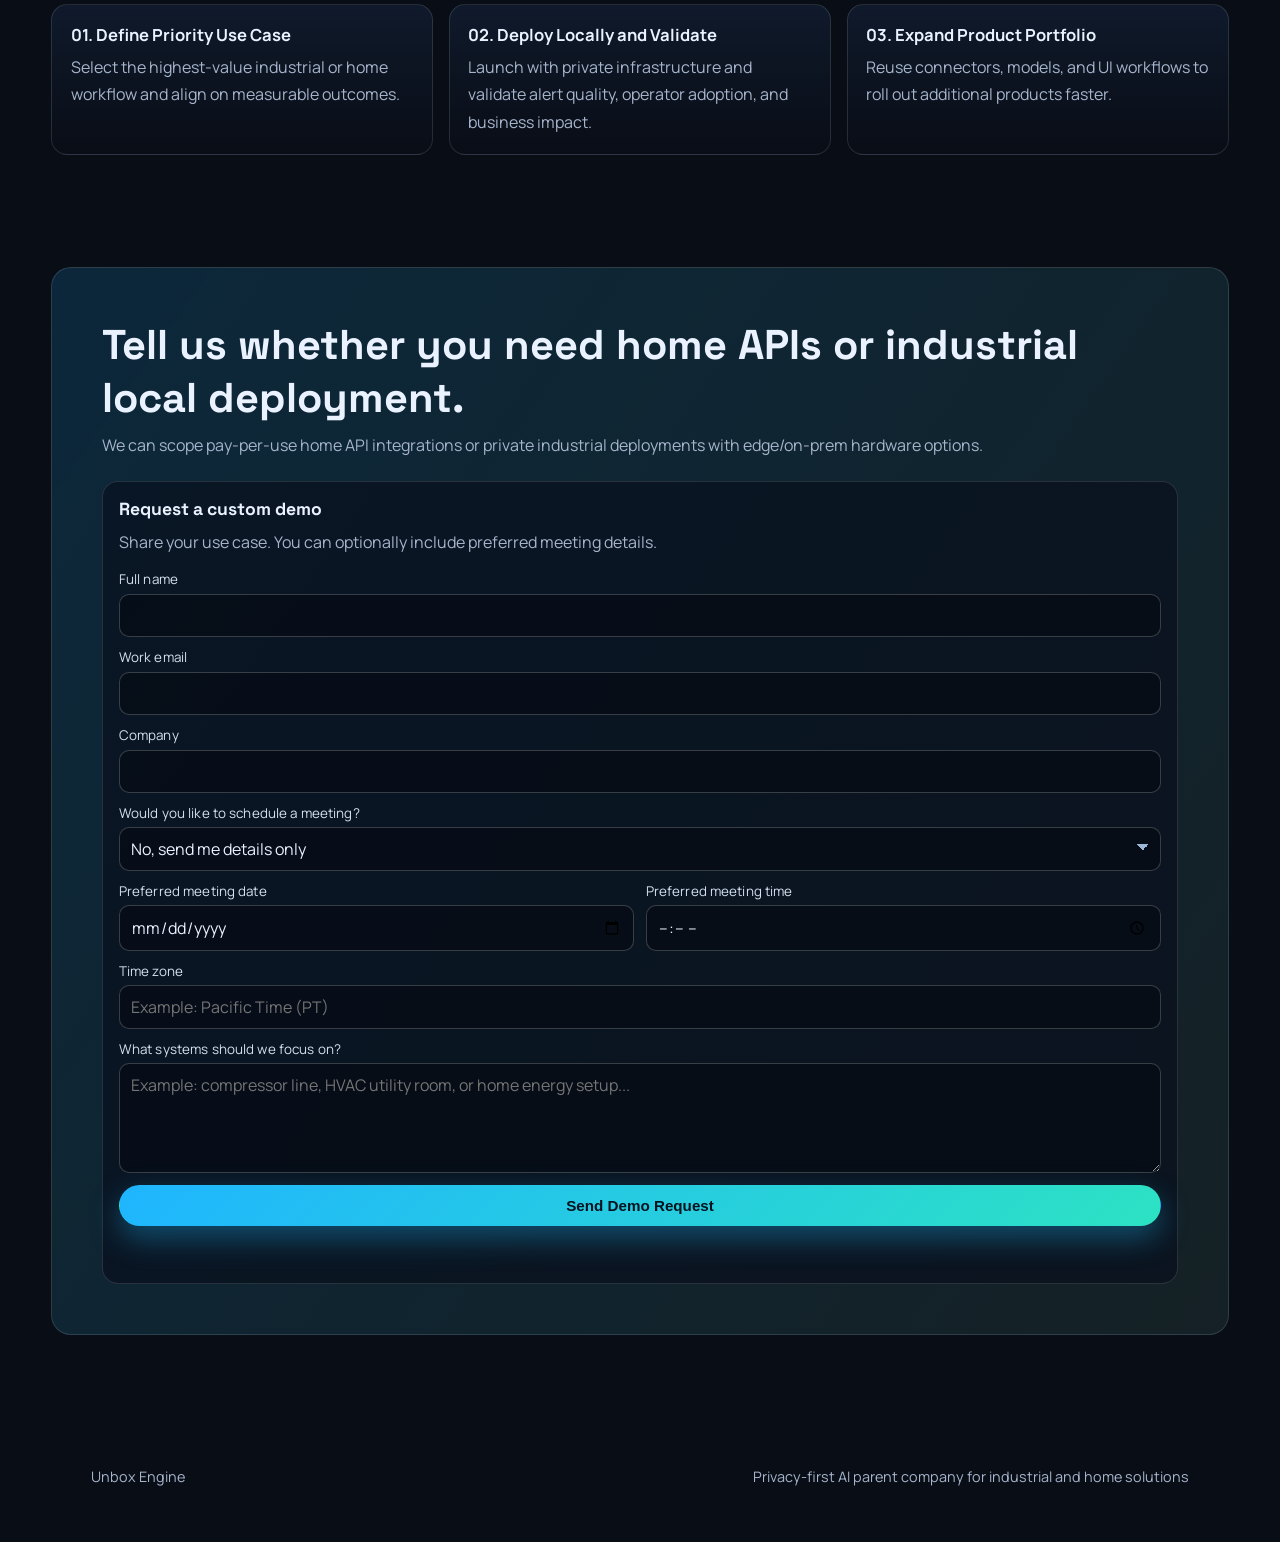
==== commit 470e23da: "Refine hero copy to remove deployment strategy messaging" ====
--- a/index.html
+++ b/index.html
@@ -76,9 +76,8 @@
               Unbox Engine builds locally deployable AI applications so sensitive
               operational and household data stays in your control. Start with
               IndusAudio for industrial machine monitoring, then expand into
-              privacy-first home and industrial AI solutions. We are launching
-              this portfolio messaging on GitHub Pages first to validate demand
-              and traffic before deeper product rollouts.
+              privacy-first home and industrial AI solutions across vision,
+              vibration, energy, and automation workflows.
             </p>
             <div class="hero-actions">
               <a class="btn btn-primary" href="products.html">Explore IndusAudio</a>
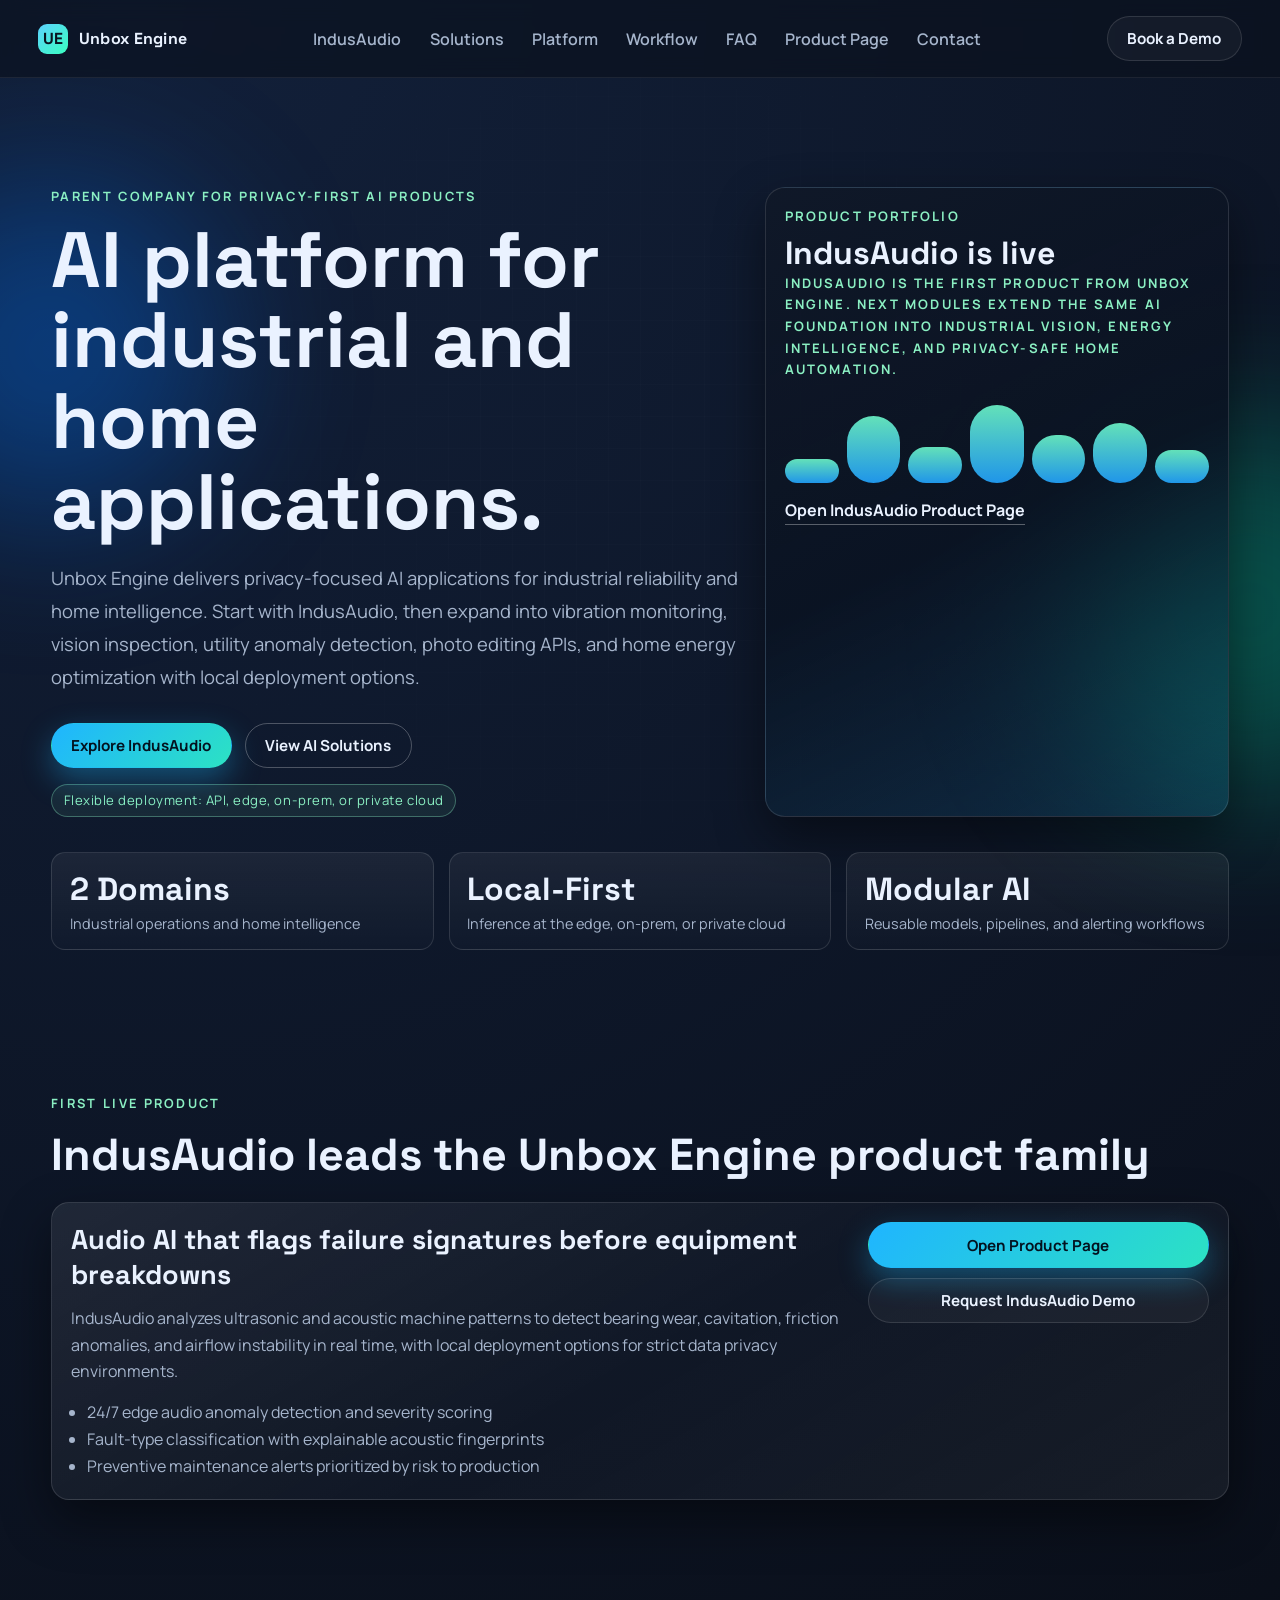
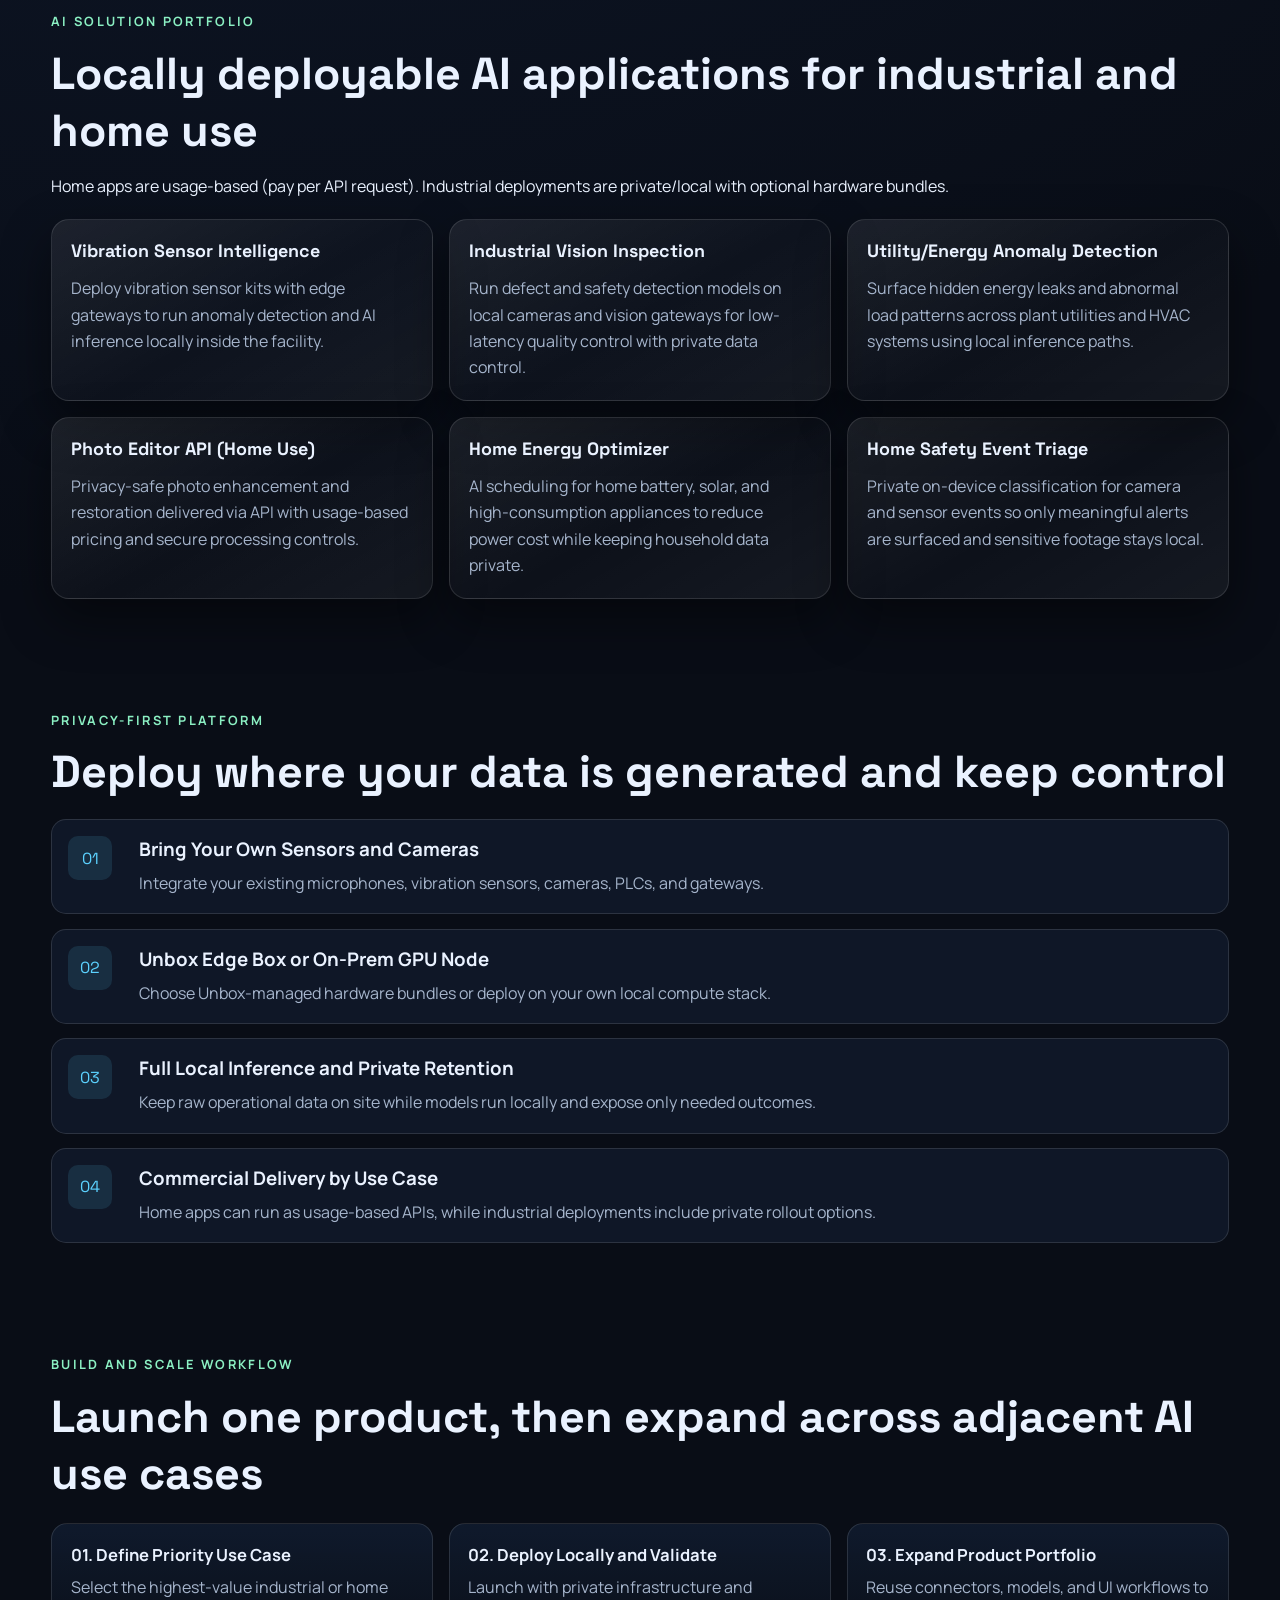
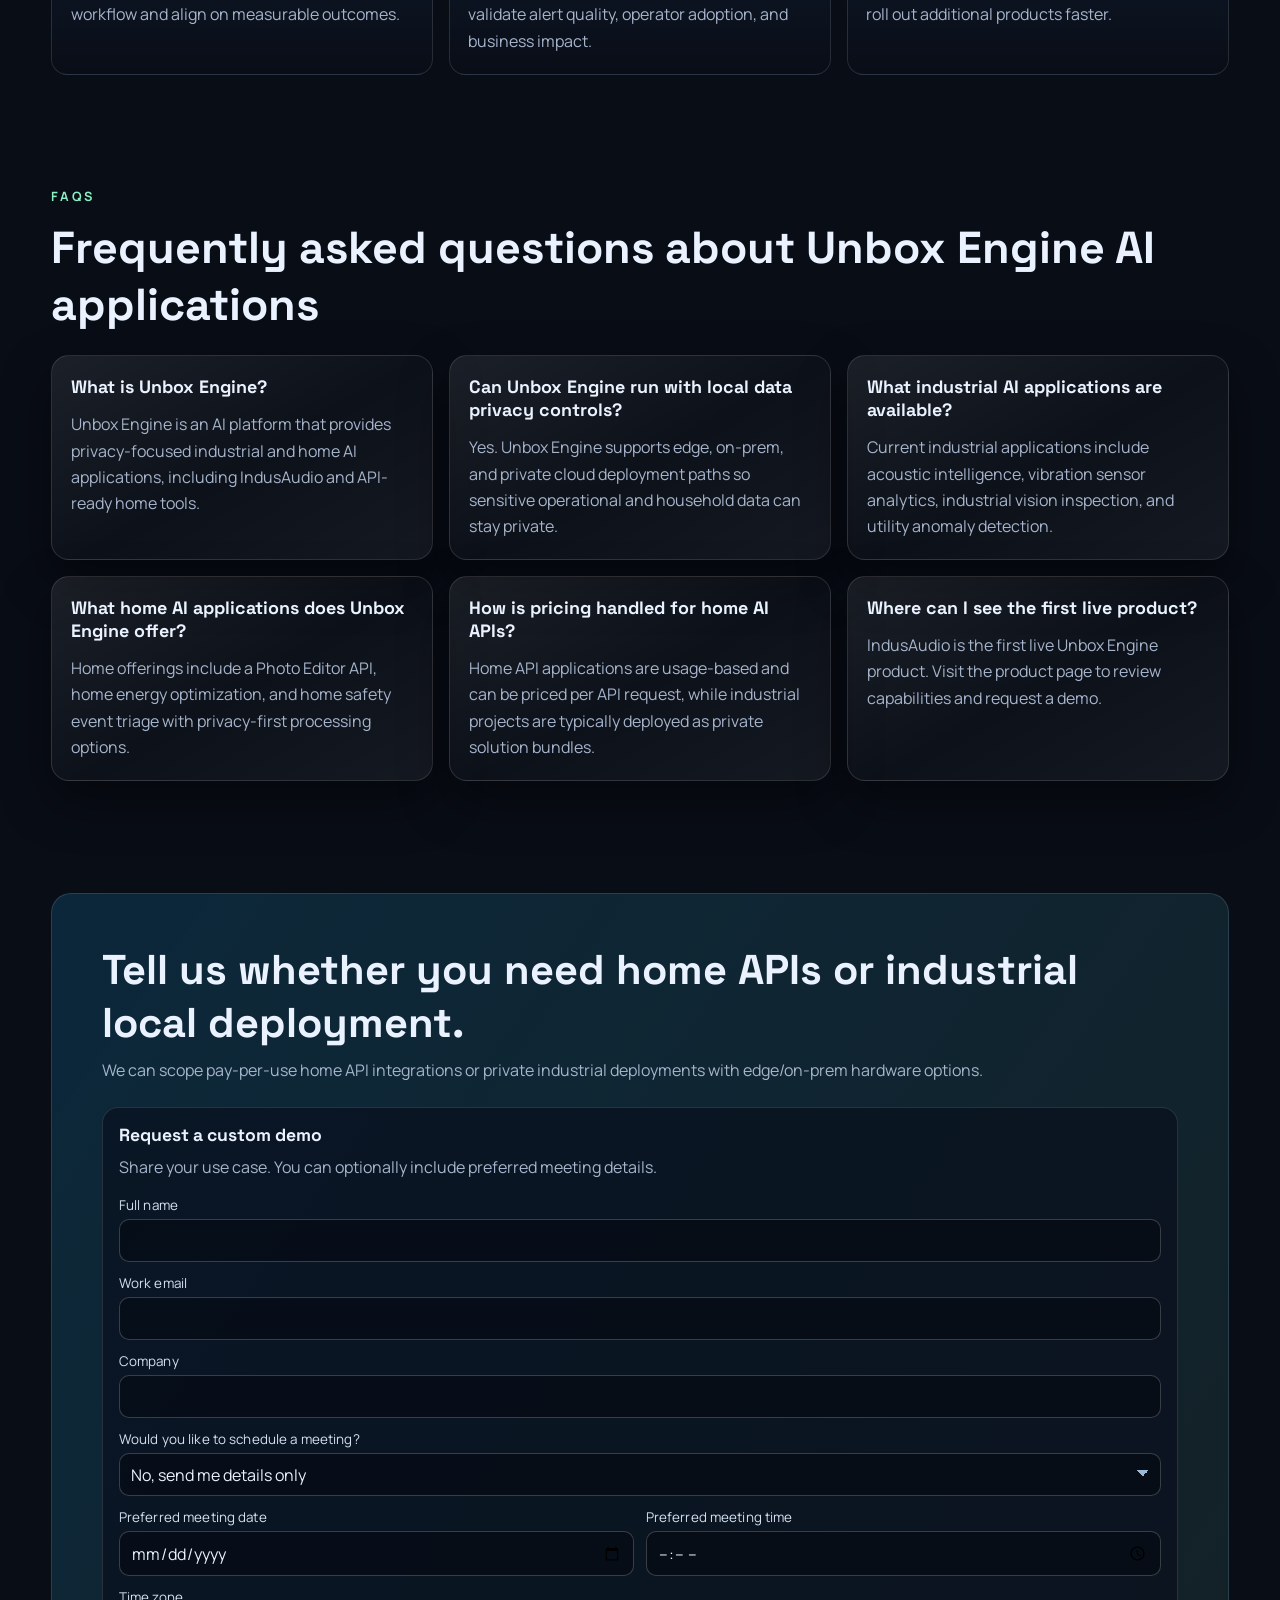
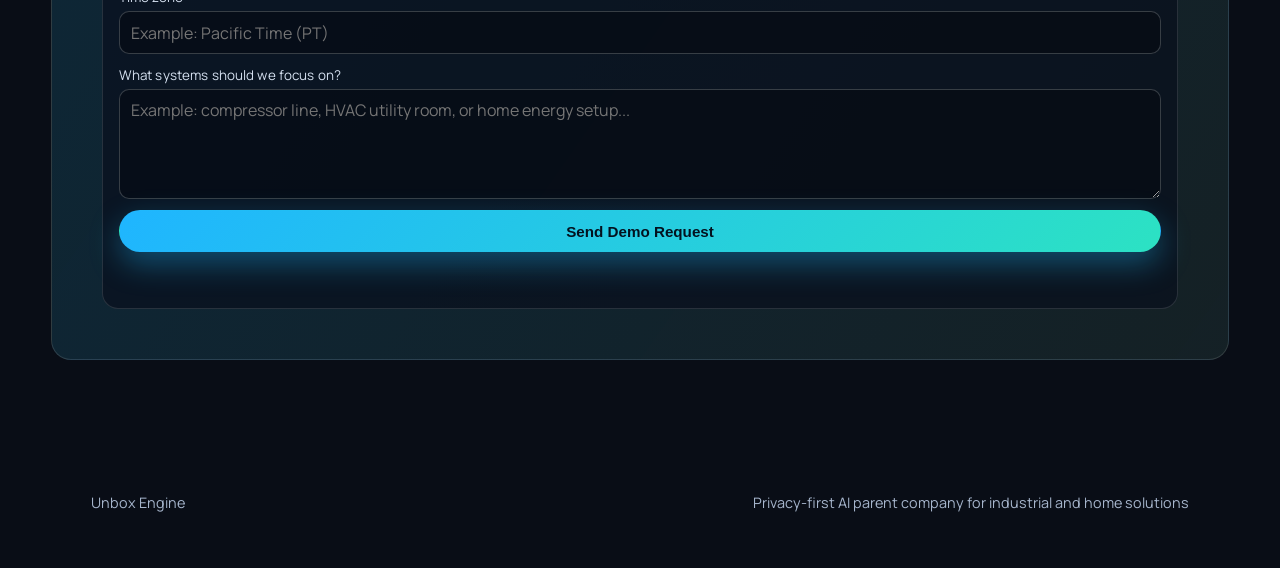
==== commit ba9e3f49: "Implement on-page technical SEO and structured data improvements" ====
--- a/index.html
+++ b/index.html
@@ -12,32 +12,89 @@
     </script>
     <meta charset="UTF-8" />
     <meta name="viewport" content="width=device-width, initial-scale=1.0" />
-    <title>Unbox Engine | Privacy-First AI Products for Industry and Home</title>
+    <title>Unbox Engine AI Platform | Industrial and Home AI Applications</title>
     <meta
       name="description"
-      content="Unbox Engine is the parent AI company building privacy-first, locally deployable products for industrial and home use. IndusAudio is the first live product."
+      content="Unbox Engine is a privacy-first AI platform for industrial and home applications, including IndusAudio, vibration intelligence, vision inspection, and API-based home AI tools."
+    />
+    <meta
+      name="robots"
+      content="index, follow, max-image-preview:large, max-snippet:-1, max-video-preview:-1"
     />
     <link rel="canonical" href="https://unboxengine.com/" />
+    <link rel="alternate" hreflang="en-US" href="https://unboxengine.com/" />
     <meta
       property="og:title"
-      content="Unbox Engine | Privacy-First AI Products for Industry and Home"
+      content="Unbox Engine AI Platform | Industrial and Home AI Applications"
     />
     <meta
       property="og:description"
-      content="Unbox Engine is the parent AI company building privacy-first, locally deployable products for industrial and home use. IndusAudio is the first live product."
+      content="Explore privacy-first AI applications for industrial and home use, with local deployment options and API-ready products."
     />
     <meta property="og:type" content="website" />
     <meta property="og:url" content="https://unboxengine.com/" />
     <meta property="og:site_name" content="Unbox Engine" />
+    <meta property="og:locale" content="en_US" />
+    <meta property="og:image" content="https://unboxengine.com/assets/indusaudio-product.png" />
     <meta name="twitter:card" content="summary" />
     <meta
       name="twitter:title"
-      content="Unbox Engine | Privacy-First AI Products for Industry and Home"
+      content="Unbox Engine AI Platform | Industrial and Home AI Applications"
     />
     <meta
       name="twitter:description"
-      content="Unbox Engine is the parent AI company building privacy-first, locally deployable products for industrial and home use. IndusAudio is the first live product."
-    />
+      content="Privacy-first AI platform with industrial and home applications, local deployment, and API-ready products."
+    />
+    <meta name="twitter:image" content="https://unboxengine.com/assets/indusaudio-product.png" />
+    <script type="application/ld+json">
+      {
+        "@context": "https://schema.org",
+        "@graph": [
+          {
+            "@type": "Organization",
+            "@id": "https://unboxengine.com/#organization",
+            "name": "Unbox Engine",
+            "url": "https://unboxengine.com/",
+            "logo": "https://unboxengine.com/assets/indusaudio-product.png",
+            "email": "unboxengine@gmail.com",
+            "description": "Privacy-first AI platform for industrial and home applications with local deployment options."
+          },
+          {
+            "@type": "WebSite",
+            "@id": "https://unboxengine.com/#website",
+            "url": "https://unboxengine.com/",
+            "name": "Unbox Engine",
+            "publisher": {
+              "@id": "https://unboxengine.com/#organization"
+            },
+            "inLanguage": "en-US"
+          },
+          {
+            "@type": "CollectionPage",
+            "@id": "https://unboxengine.com/#webpage",
+            "url": "https://unboxengine.com/",
+            "name": "Unbox Engine AI Platform",
+            "isPartOf": {
+              "@id": "https://unboxengine.com/#website"
+            },
+            "about": [
+              {
+                "@type": "Thing",
+                "name": "Industrial AI applications"
+              },
+              {
+                "@type": "Thing",
+                "name": "Home AI API applications"
+              },
+              {
+                "@type": "Thing",
+                "name": "Local AI deployment"
+              }
+            ]
+          }
+        ]
+      }
+    </script>
     <link rel="preconnect" href="https://fonts.googleapis.com" />
     <link rel="preconnect" href="https://fonts.gstatic.com" crossorigin />
     <link
@@ -60,6 +117,7 @@
         <a href="#applications">Solutions</a>
         <a href="#platform">Platform</a>
         <a href="#workflow">Workflow</a>
+        <a href="#faq">FAQ</a>
         <a href="products.html">Product Page</a>
         <a href="#contact">Contact</a>
       </nav>
@@ -71,13 +129,13 @@
         <div class="hero-shell">
           <div>
             <p class="eyebrow">Parent company for privacy-first AI products</p>
-            <h1>One AI platform powering products for industry and home.</h1>
+            <h1>AI platform for industrial and home applications.</h1>
             <p class="hero-copy">
-              Unbox Engine builds locally deployable AI applications so sensitive
-              operational and household data stays in your control. Start with
-              IndusAudio for industrial machine monitoring, then expand into
-              privacy-first home and industrial AI solutions across vision,
-              vibration, energy, and automation workflows.
+              Unbox Engine delivers privacy-focused AI applications for industrial
+              reliability and home intelligence. Start with IndusAudio, then expand
+              into vibration monitoring, vision inspection, utility anomaly detection,
+              photo editing APIs, and home energy optimization with local deployment
+              options.
             </p>
             <div class="hero-actions">
               <a class="btn btn-primary" href="products.html">Explore IndusAudio</a>
@@ -265,6 +323,57 @@
             <p>
               Reuse connectors, models, and UI workflows to roll out additional
               products faster.
+            </p>
+          </article>
+        </div>
+      </section>
+
+      <section id="faq" class="section reveal">
+        <div class="section-head">
+          <p class="eyebrow">FAQs</p>
+          <h2>Frequently asked questions about Unbox Engine AI applications</h2>
+        </div>
+        <div class="card-grid">
+          <article class="glass-card">
+            <h3>What is Unbox Engine?</h3>
+            <p>
+              Unbox Engine is an AI platform that provides privacy-focused industrial
+              and home AI applications, including IndusAudio and API-ready home tools.
+            </p>
+          </article>
+          <article class="glass-card">
+            <h3>Can Unbox Engine run with local data privacy controls?</h3>
+            <p>
+              Yes. Unbox Engine supports edge, on-prem, and private cloud deployment
+              paths so sensitive operational and household data can stay private.
+            </p>
+          </article>
+          <article class="glass-card">
+            <h3>What industrial AI applications are available?</h3>
+            <p>
+              Current industrial applications include acoustic intelligence, vibration
+              sensor analytics, industrial vision inspection, and utility anomaly detection.
+            </p>
+          </article>
+          <article class="glass-card">
+            <h3>What home AI applications does Unbox Engine offer?</h3>
+            <p>
+              Home offerings include a Photo Editor API, home energy optimization, and
+              home safety event triage with privacy-first processing options.
+            </p>
+          </article>
+          <article class="glass-card">
+            <h3>How is pricing handled for home AI APIs?</h3>
+            <p>
+              Home API applications are usage-based and can be priced per API request,
+              while industrial projects are typically deployed as private solution bundles.
+            </p>
+          </article>
+          <article class="glass-card">
+            <h3>Where can I see the first live product?</h3>
+            <p>
+              IndusAudio is the first live Unbox Engine product. Visit the product page
+              to review capabilities and request a demo.
             </p>
           </article>
         </div>
@@ -347,6 +456,62 @@
       <p>Unbox Engine</p>
       <p>Privacy-first AI parent company for industrial and home solutions</p>
     </footer>
+    <script type="application/ld+json">
+      {
+        "@context": "https://schema.org",
+        "@type": "FAQPage",
+        "mainEntity": [
+          {
+            "@type": "Question",
+            "name": "What is Unbox Engine?",
+            "acceptedAnswer": {
+              "@type": "Answer",
+              "text": "Unbox Engine is an AI platform that provides privacy-focused industrial and home AI applications, including IndusAudio and API-ready home tools."
+            }
+          },
+          {
+            "@type": "Question",
+            "name": "Can Unbox Engine run with local data privacy controls?",
+            "acceptedAnswer": {
+              "@type": "Answer",
+              "text": "Yes. Unbox Engine supports edge, on-prem, and private cloud deployment paths so sensitive operational and household data can stay private."
+            }
+          },
+          {
+            "@type": "Question",
+            "name": "What industrial AI applications are available?",
+            "acceptedAnswer": {
+              "@type": "Answer",
+              "text": "Current industrial applications include acoustic intelligence, vibration sensor analytics, industrial vision inspection, and utility anomaly detection."
+            }
+          },
+          {
+            "@type": "Question",
+            "name": "What home AI applications does Unbox Engine offer?",
+            "acceptedAnswer": {
+              "@type": "Answer",
+              "text": "Home offerings include a Photo Editor API, home energy optimization, and home safety event triage with privacy-first processing options."
+            }
+          },
+          {
+            "@type": "Question",
+            "name": "How is pricing handled for home AI APIs?",
+            "acceptedAnswer": {
+              "@type": "Answer",
+              "text": "Home API applications are usage-based and can be priced per API request, while industrial projects are typically deployed as private solution bundles."
+            }
+          },
+          {
+            "@type": "Question",
+            "name": "Where can I see the first live product?",
+            "acceptedAnswer": {
+              "@type": "Answer",
+              "text": "IndusAudio is the first live Unbox Engine product. Visit the product page to review capabilities and request a demo."
+            }
+          }
+        ]
+      }
+    </script>
     <script src="script.js"></script>
   </body>
 </html>
